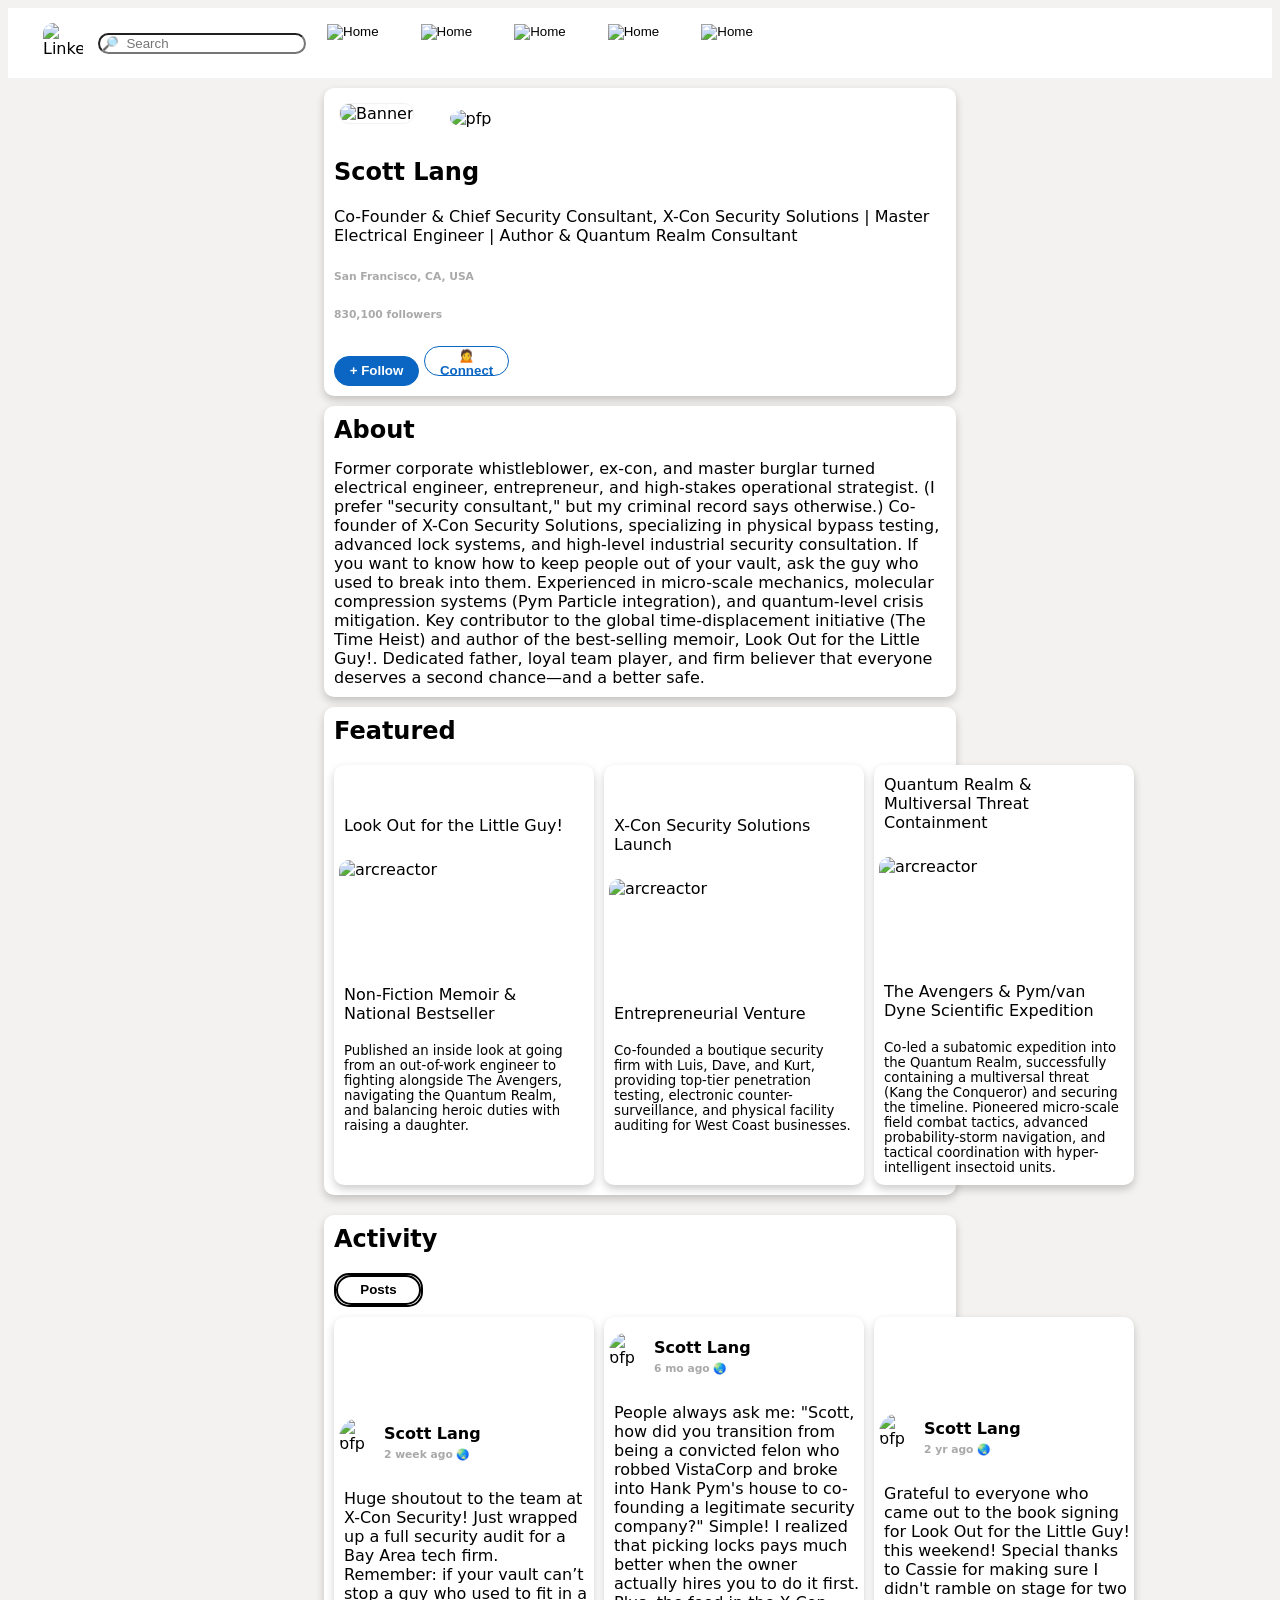
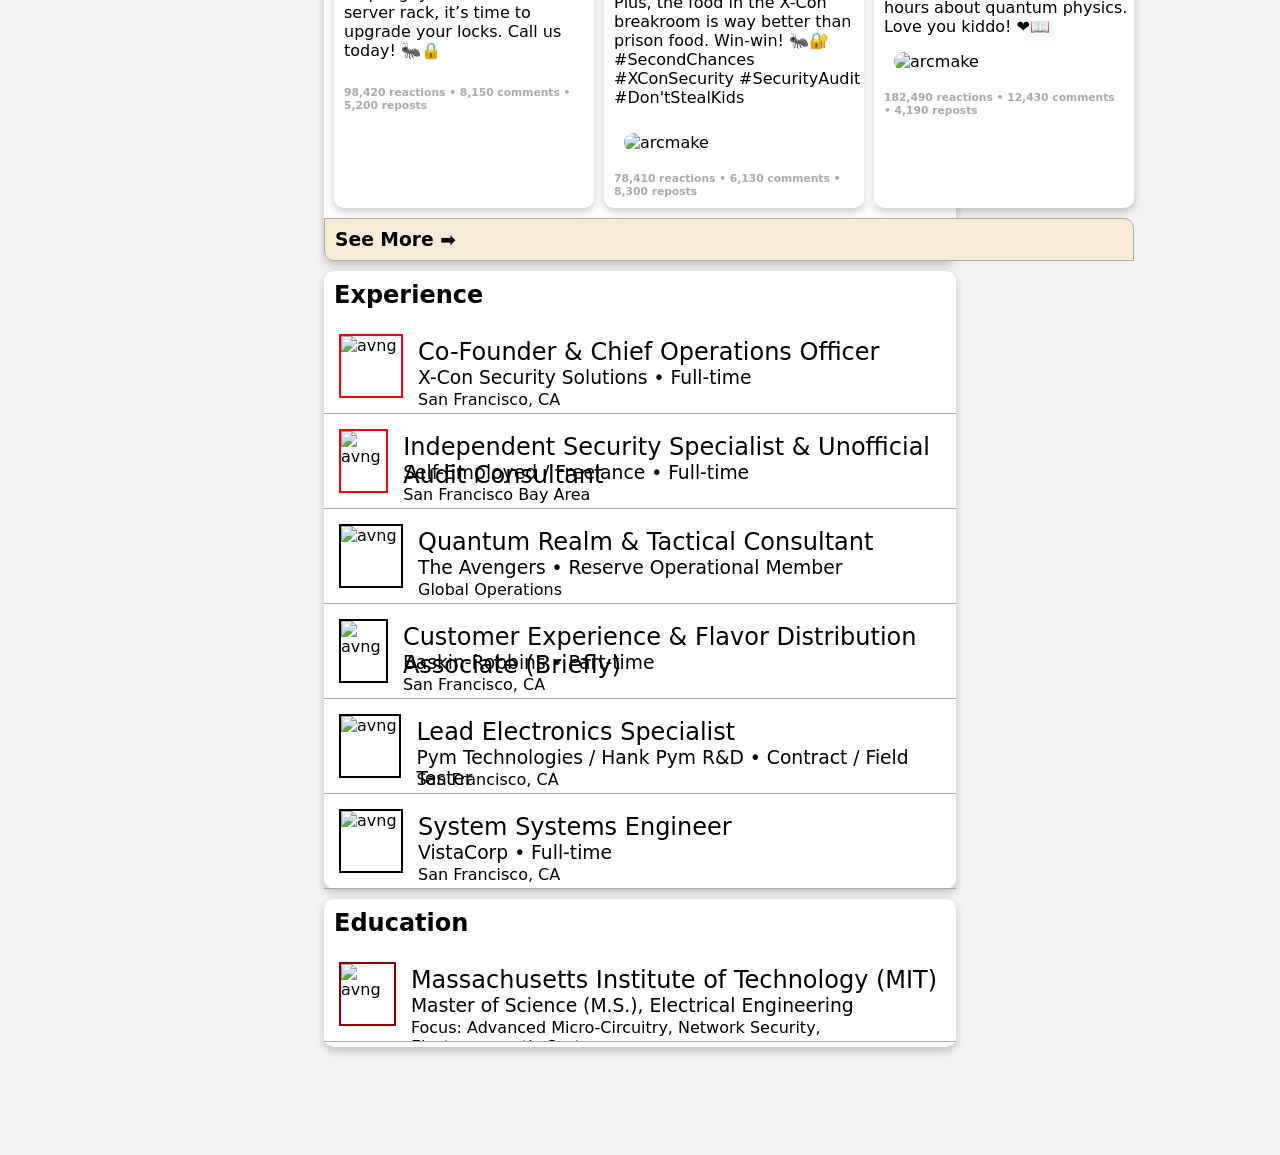
==== antman.html @ 4d80aa3c "Move all project files to root directory" ====
<!DOCTYPE html>
<html lang="en">

<head>
    <meta charset="UTF-8">
    <meta name="viewport" content="width=device-width, initial-scale=1.0">
    <title>Antman Linkedin</title>
    <link rel="stylesheet" href="stylepro.css">
</head>

<body>
    <div class="linked">
        <div class="top-header">
            <div class="logo-container">
                <img src="images/linkedin.png" alt="Linkedin" class="linkedin-icon" style="border-radius: 10px;">
                <input type="text" placeholder="🔎  Search" class="search-bar"
                    style="border-radius: 20px; width: 200px;">
            </div>
            <div class="button-container">
                <button type="button" onclick="window.location.href='https://www.linkedin.com/feed/'"><img
                        src="images/home.png" alt="Home"></button>
                <button type="button" onclick="window.location.href='https://www.linkedin.com/mynetwork/grow/'"><img
                        src="images/net.png" alt="Home"></button>
                <button type="button" onclick="window.location.href='https://www.linkedin.com/jobs/'"><img
                        src="images/job.png" alt="Home"></button>
                <button type="button" onclick="window.location.href='https://www.linkedin.com/messaging/'"><img
                        src="images/messag.png" alt="Home"></button>
                <button type="button"
                    onclick="window.location.href='https://www.linkedin.com/notifications/?filter=all'"><img
                        src="images/notif.png" alt="Home"></button>
            </div>
        </div>
        <div class="about-section">
            <div class="photos">
                <img src="images/antmanbanner.png" alt="Banner" id="bannertony">
                <img src="images/scott.png" alt="pfp" id="pfpstark">
            </div>
            <div class="name">
                <h2>Scott Lang</h2>
                <h4 style="font-weight: 400;">Co-Founder & Chief Security Consultant, X-Con Security Solutions | Master
                    Electrical Engineer | Author & Quantum Realm Consultant</h4>
                <h6>San Francisco, CA, USA</h6>
                <h6>830,100 followers</h6>
                <button type="button" id="follow">+ Follow</button>
                <button type="button" id="connect">🙍 Connect</button>
            </div>
        </div>
        <div class="Description">
            <h2 style="margin: 10px; margin-bottom: 5px;">About</h2>
            <h4 style="font-weight: 400; margin: 10px; margin-bottom: 10px;">Former corporate whistleblower, ex-con, and
                master burglar turned electrical engineer, entrepreneur, and high-stakes operational strategist. (I
                prefer "security consultant," but my criminal record says otherwise.) Co-founder of X-Con Security
                Solutions, specializing in physical bypass testing, advanced lock systems, and high-level industrial
                security consultation.
                If you want to know how to keep people out of your vault, ask the guy who used to break into them.
                Experienced in micro-scale mechanics, molecular compression systems (Pym Particle integration), and
                quantum-level crisis mitigation. Key contributor to the global time-displacement initiative (The Time
                Heist) and author of the best-selling memoir, Look Out for the Little Guy!. Dedicated father, loyal team
                player, and firm believer that everyone deserves a second chance—and a better safe.</h4>
        </div>
        <div class="featured">
            <h2 style="margin: 10px; margin-bottom: 20px;">Featured</h2>
            <div class="links">
                <div class="card 1">
                    <h4 style="font-weight: 400; margin: 10px; margin-bottom: 10px;">Look Out for the Little Guy!</h4>
                    <img src="images/book.png" alt="arcreactor">
                    <h4 style="font-weight: 500; margin: 10px; margin-bottom: 10px;">Non-Fiction Memoir & National
                        Bestseller</h4>
                    <h5 style="font-weight: 400; margin: 10px; margin-bottom: 10px;">
                        Published an inside look at going from an out-of-work engineer to fighting alongside The
                        Avengers, navigating the Quantum Realm, and balancing heroic duties with raising a daughter.
                    </h5>
                </div>
                <div class="card 2">
                    <h4 style="font-weight: 400; margin: 10px; margin-bottom: 10px;">X-Con Security Solutions Launch
                    </h4>
                    <img src="images/xcon.png" alt="arcreactor">
                    <h4 style="font-weight: 500; margin: 10px; margin-bottom: 10px;">Entrepreneurial Venture</h4>
                    <h5 style="font-weight: 400; margin: 10px; margin-bottom: 10px;">
                        Co-founded a boutique security firm with Luis, Dave, and Kurt, providing top-tier penetration
                        testing, electronic counter-surveillance, and physical facility auditing for West Coast
                        businesses.</h5>
                </div>
                <div class="card 3">
                    <h4 style="font-weight: 400; margin: 10px; margin-bottom: 10px;">Quantum Realm & Multiversal Threat
                        Containment</h4>
                    <img src="images/multiverse.png" alt="arcreactor">
                    <h4 style="font-weight: 500; margin: 10px; margin-bottom: 10px;">The Avengers & Pym/van Dyne
                        Scientific Expedition
                    </h4>
                    <h5 style="font-weight: 400; margin: 10px; margin-bottom: 10px;">Co-led a subatomic expedition into
                        the Quantum Realm, successfully containing a multiversal threat (Kang the Conqueror) and
                        securing the timeline. Pioneered micro-scale field combat tactics, advanced probability-storm
                        navigation, and tactical coordination with hyper-intelligent insectoid units.</h5>
                </div>
            </div>
        </div>
        <div class="Activity">
            <h2 style="margin: 10px; margin-bottom: 20px;">Activity</h2>
            <div class="post" style="margin-left: 10px;">
                <button type="button" class="post">Posts</button>
            </div>
            <div class="postcard">
                <div class="card 1">
                    <div class="title">
                        <img src="images/scott.png" alt="pfp"
                            style="width: 40px; height: 40px; border-radius: 50%;">
                        <div style="display: flex;flex-direction: column;">
                            <div style="height: 20px;">
                                <h4>Scott Lang</h4>
                            </div>
                            <div style="height: 20px;">
                                <h6>2 week ago 🌏</h6>
                            </div>
                        </div>
                    </div>
                    <div style="margin-left: 10px;margin-top: 0px;">
                        <p>Huge shoutout to the team at X-Con Security! Just wrapped up a full security audit for a Bay
                            Area tech firm. Remember: if your vault can’t stop a guy who used to fit in a server rack,
                            it’s time to upgrade your locks. Call us today! 🐜🔒</p>

                    </div>
                    <div style="display: flex;flex-direction: row;">
                        <h6 style="margin: 10px;">98,420 reactions • 8,150 comments • 5,200 reposts</h6>
                    </div>
                </div>
                <div class="card 2">
                    <div class="title">
                        <img src="images/scott.png" alt="pfp"
                            style="width: 40px; height: 40px; border-radius: 50%;">
                        <div style="display: flex;flex-direction: column;">
                            <div style="height: 20px;">
                                <h4>Scott Lang</h4>
                            </div>
                            <div style="height: 20px;">
                                <h6>6 mo ago 🌏</h6>
                            </div>
                        </div>
                    </div>
                    <div style="margin-left: 10px;margin-top: 0px;">
                        <p>People always ask me: "Scott, how did you transition from being a convicted felon who robbed
                            VistaCorp and broke into Hank Pym's house to co-founding a legitimate security company?"
                            Simple! I realized that picking locks pays much better when the owner actually hires you to
                            do it first.

                            Plus, the food in the X-Con breakroom is way better than prison food. Win-win! 🐜🔐
                            #SecondChances #XConSecurity #SecurityAudit #Don'tStealKids</p>
                        <img src="images/act1sct.png" alt="arcmake" style="margin: 10px;">
                    </div>
                    <div style="display: flex;flex-direction: row;">
                        <h6 style="margin: 10px;">78,410 reactions • 6,130 comments • 8,300 reposts</h6>
                    </div>
                </div>
                <div class="card 3">
                    <div class="title">
                        <img src="images/scott.png" alt="pfp"
                            style="width: 40px; height: 40px; border-radius: 50%;">
                        <div style="display: flex;flex-direction: column;">
                            <div style="height: 20px;">
                                <h4>Scott Lang</h4>
                            </div>
                            <div style="height: 20px;">
                                <h6>2 yr ago 🌏</h6>
                            </div>
                        </div>
                    </div>
                    <div style="margin-left: 10px;margin-top: 0px;">
                        <p>Grateful to everyone who came out to the book signing for Look Out for the Little Guy! this
                            weekend! Special thanks to Cassie for making sure I didn't ramble on stage for two hours
                            about quantum physics. Love you kiddo! ❤️📖</p>
                        <img src="images/book.png" alt="arcmake"
                            style="margin: 10px;margin-top: 0px;height: 166px; width: auto;">
                    </div>
                    <div style="display: flex;flex-direction: row;">
                        <h6 style="margin: 10px;">182,490 reactions • 12,430 comments • 4,190 reposts</h6>
                    </div>
                </div>
            </div>
            <div
                style="border: 1px solid darkgray;border-bottom-left-radius: 10px;border-top-right-radius: 10px;background-color: antiquewhite;">
                <h3 style="margin: 10px;">See More ➡</h3>
            </div>
        </div>
        <div class="experience">
            <h2 style="margin: 10px;">Experience</h2>
            <div class="experiences 1">
                <img src="images/xcon.png" alt="avng" style="border: 2px solid red; height: 60px;width: 60px;">
                <div style="display: flex;flex-direction: column;height: 60px;">
                    <div style="height: 30px;">
                        <h2 style="font-weight: 500;">Co-Founder & Chief Operations Officer</h2>
                    </div>
                    <div style="height: 20px;">
                        <h3 style="font-weight: 400;">X-Con Security Solutions • Full-time</h3>
                    </div>
                    <div style="height: 10px;">
                        <h4 style="font-weight: 300;">San Francisco, CA</h4>
                    </div>
                </div>
            </div>
            <div class="experiences 3">
                <img src="images/homeless.png" alt="avng" style="border: 2px solid red; height: 60px;width: 60px;">
                <div style="display: flex;flex-direction: column;height: 60px;">
                    <div style="height: 30px;">
                        <h2 style="font-weight: 500;">Independent Security Specialist & Unofficial Audit Consultant</h2>
                    </div>
                    <div style="height: 20px;">
                        <h3 style="font-weight: 400;">Self-Employed / Freelance • Full-time</h3>
                    </div>
                    <div style="height: 10px;">
                        <h4 style="font-weight: 300;">San Francisco Bay Area</h4>
                    </div>
                </div>
            </div>
            <div class="experiences 2">
                <img src="images/avng.png" alt="avng" style="border: 2px solid black; height: 60px;width: 60px;">
                <div style="display: flex;flex-direction: column;height: 60px;">
                    <div style="height: 30px;">
                        <h2 style="font-weight: 500;">Quantum Realm & Tactical Consultant</h2>
                    </div>
                    <div style="height: 20px;">
                        <h3 style="font-weight: 400;">
                            The Avengers • Reserve Operational Member</h3>
                    </div>
                    <div style="height: 10px;">
                        <h4 style="font-weight: 300;">Global Operations</h4>
                    </div>
                </div>
            </div>
            <div class="experiences 4">
                <img src="images/br.png" alt="avng" style="border: 2px solid black; height: 60px;width: 60px;">
                <div style="display: flex;flex-direction: column;height: 60px;">
                    <div style="height: 30px;">
                        <h2 style="font-weight: 500;">Customer Experience & Flavor Distribution Associate (Briefly)</h2>
                    </div>
                    <div style="height: 20px;">
                        <h3 style="font-weight: 400;">
                            Baskin-Robbins • Part-time</h3>
                    </div>
                    <div style="height: 10px;">
                        <h4 style="font-weight: 300;">San Francisco, CA</h4>
                    </div>
                </div>
            </div>
            <div class="experiences 5">
                <img src="images/PYM.png" alt="avng" style="border: 2px solid black; height: 60px;width: 60px;">
                <div style="display: flex;flex-direction: column;height: 60px;">
                    <div style="height: 30px;">
                        <h2 style="font-weight: 500;">Lead Electronics Specialist</h2>
                    </div>
                    <div style="height: 20px;">
                        <h3 style="font-weight: 400;">
                            Pym Technologies / Hank Pym R&D • Contract / Field Tester</h3>
                    </div>
                    <div style="height: 10px;">
                        <h4 style="font-weight: 300;">San Francisco, CA</h4>
                    </div>
                </div>
            </div>
            <div class="experiences 6">
                <img src="images/vistacorp.png" alt="avng" style="border: 2px solid black; height: 60px;width: 60px;">
                <div style="display: flex;flex-direction: column;height: 60px;">
                    <div style="height: 30px;">
                        <h2 style="font-weight: 500;">System Systems Engineer</h2>
                    </div>
                    <div style="height: 20px;">
                        <h3 style="font-weight: 400;">
                            VistaCorp • Full-time</h3>
                    </div>
                    <div style="height: 10px;">
                        <h4 style="font-weight: 300;">San Francisco, CA</h4>
                    </div>
                </div>
            </div>
        </div>
        <div class="education">
            <h2 style="margin: 10px;">Education</h2>
            <div class="educate 1">
                <img src="images/mit.png" alt="avng" style="border: 2px solid darkred; height: 60px;width: 60px;">
                <div style="display: flex;flex-direction: column;height: 60px;">
                    <div style="height: 30px;">
                        <h2 style="font-weight: 500;">Massachusetts Institute of Technology (MIT)</h2>
                    </div>
                    <div style="height: 20px;">
                        <h3 style="font-weight: 400;">Master of Science (M.S.), Electrical Engineering
                        </h3>
                    </div>
                    <div style="height: 10px;">
                        <h4 style="font-weight: 300;">Focus: Advanced Micro-Circuitry, Network Security, Electromagnetic
                            Systems</h4>
                    </div>
                </div>
            </div>
        </div>
</body>

</html>
---- stylepro.css ----
body {
    background-color: #F3F2F0;
}

.linked {
    display: flex;
    flex-direction: column;
    align-items: center;
    font-family: -apple-system, system-ui, BlinkMacSystemFont, "Segoe UI", Roboto, "Helvetica Neue", Arial, sans-serif;
}

.top-header {
    display: flex;
    justify-content: flex-start;
    align-items: flex-start;
    background-color: #FFFFFF;
    width: 100%;
    height: auto;
}

.logo-container {
    display: flex;
    justify-content: center;
    align-items: center;
    margin-left: 20px;
}

img {
    width: 40px;
    height: 40px;
    margin: 15px;
    box-shadow: none;
}

button {
    background-color: transparent;
    border: none;
    cursor: pointer;
}

.button-container {
    display: flex;
    justify-content: space-around;
    align-items: center;
    margin-right: 20px;

    img {
        width: 50px;
        height: 50px;
        box-shadow: none;
    }
}

.about-section {
    display: flex;
    background-color: #FFFFFF;
    flex-wrap: wrap;
    box-shadow: 0 4px 8px rgba(0, 0, 0, 0.2);

    margin-bottom: 10px;
    margin-top: 10px;
    width: 50%;
    height: auto;
    border-radius: 10px;
}

.photos {
    #bannertony {
        width: 820px;
        height: 200px;
        border-radius: 10px;
        border: 1px solid #F3F2F0;
        margin-bottom: 0%;
        overflow: scroll;
    }

    #pfpstark {
        width: 160px;
        height: 160px;
        border-radius: 50%;
        margin-top: 0%;
        margin-bottom: 10px;
    }
}

.name {
    margin-left: 10px;
    margin-top: 0%;

    button {
        border-radius: 15px;
        margin-bottom: 10px;
        width: 85px;
        height: 30px;
        font-weight: 600;
    }

    #follow {
        background-color: #0A66C2;
        color: white;

        border: 1px solid #0A66C2;
    }

    #connect {
        background-color: white;
        color: #0A66C2;
        border: 1px solid #0A66C2;
    }
}

h6 {
    color: darkgrey;
}

.Description {
    display: flex;
    background-color: #FFFFFF;
    flex-wrap: wrap;
    box-shadow: 0 4px 8px rgba(0, 0, 0, 0.2);

    width: 50%;
    height: auto;
    border-radius: 10px;
}

.featured {
    display: flex;
    flex-direction: column;
    background-color: #FFFFFF;
    flex-wrap: wrap;
    box-shadow: 0 4px 8px rgba(0, 0, 0, 0.2);

    margin-bottom: 10px;
    margin-top: 10px;
    width: 50%;
    height: auto;
    border-radius: 10px;
}

.links {
    display: flex;
    flex-direction: row;
    justify-content: center;
}

.card {
    display: flex;
    justify-content: center;
    flex-direction: row;
    background-color: #FFFFFF;
    flex-wrap: wrap;
    box-shadow: 0 4px 8px rgba(0, 0, 0, 0.2);
    margin-left: 10px;
    width: 260px;
    border-radius: 10px;

    img {
        width: 250px;
        height: 100px;
        margin-left: 5px;
        margin-right: 5px;
        border-radius: 10px;
    }

    margin-bottom: 10px;
}

.Activity {
    display: flex;
    background-color: #FFFFFF;
    flex-flow: column wrap;
    box-shadow: 0 4px 8px rgba(0, 0, 0, 0.2);
    
    margin-bottom: 10px;
    margin-top: 10px;
    width: 50%;
    height: auto;
    border-radius: 10px;

    .post {
        background-color: white;
        border-radius: 15px;
        margin-bottom: 10px;
        width: 85px;
        height: 30px;
        font-weight: 600;
        border: 2px solid black;
    }

    .post :hover {
        background-color: darkgreen;
        border: 4px solid yellowgreen;
        color: gold;
    }
}

.postcard {
    display: flex;
    flex-direction: row;
    justify-content: center;
}

.card {
    display: flex;
    flex-direction: column;
    background-color: #FFFFFF;
    flex-wrap: wrap;
    box-shadow: 0 4px 8px rgba(0, 0, 0, 0.2);
    margin-left: 10px;
    width: 260px;
    border-radius: 10px;
    margin-bottom: 10px;
    overflow: scroll;
}

.title {
    display: flex;
    flex-direction: row;
    border-radius: 20px;
    box-shadow: 1px black;
}

.experience {
    display: flex;
    background-color: #FFFFFF;
    flex-direction: column;
    flex-wrap: wrap;
    box-shadow: 0 4px 8px rgba(0, 0, 0, 0.2);

    width: 50%;
    height: auto;
    border-radius: 10px;
}

.experiences {
    display: flex;
    flex-direction: row;
    border-bottom: 1px solid darkgrey;
    
}

.education {
    display: flex;
    background-color: #FFFFFF;
    flex-direction: column;
    flex-wrap: wrap;
    box-shadow: 0 4px 8px rgba(0, 0, 0, 0.2);

    width: 50%;
    height: auto;
    border-radius: 10px;
    margin-top: 10px;
    margin-bottom: 100px;
}

.educate {
    display: flex;
    flex-direction: row;
    border-bottom: 1px solid darkgrey;
    overflow: auto;
    margin-bottom: 5px;
}
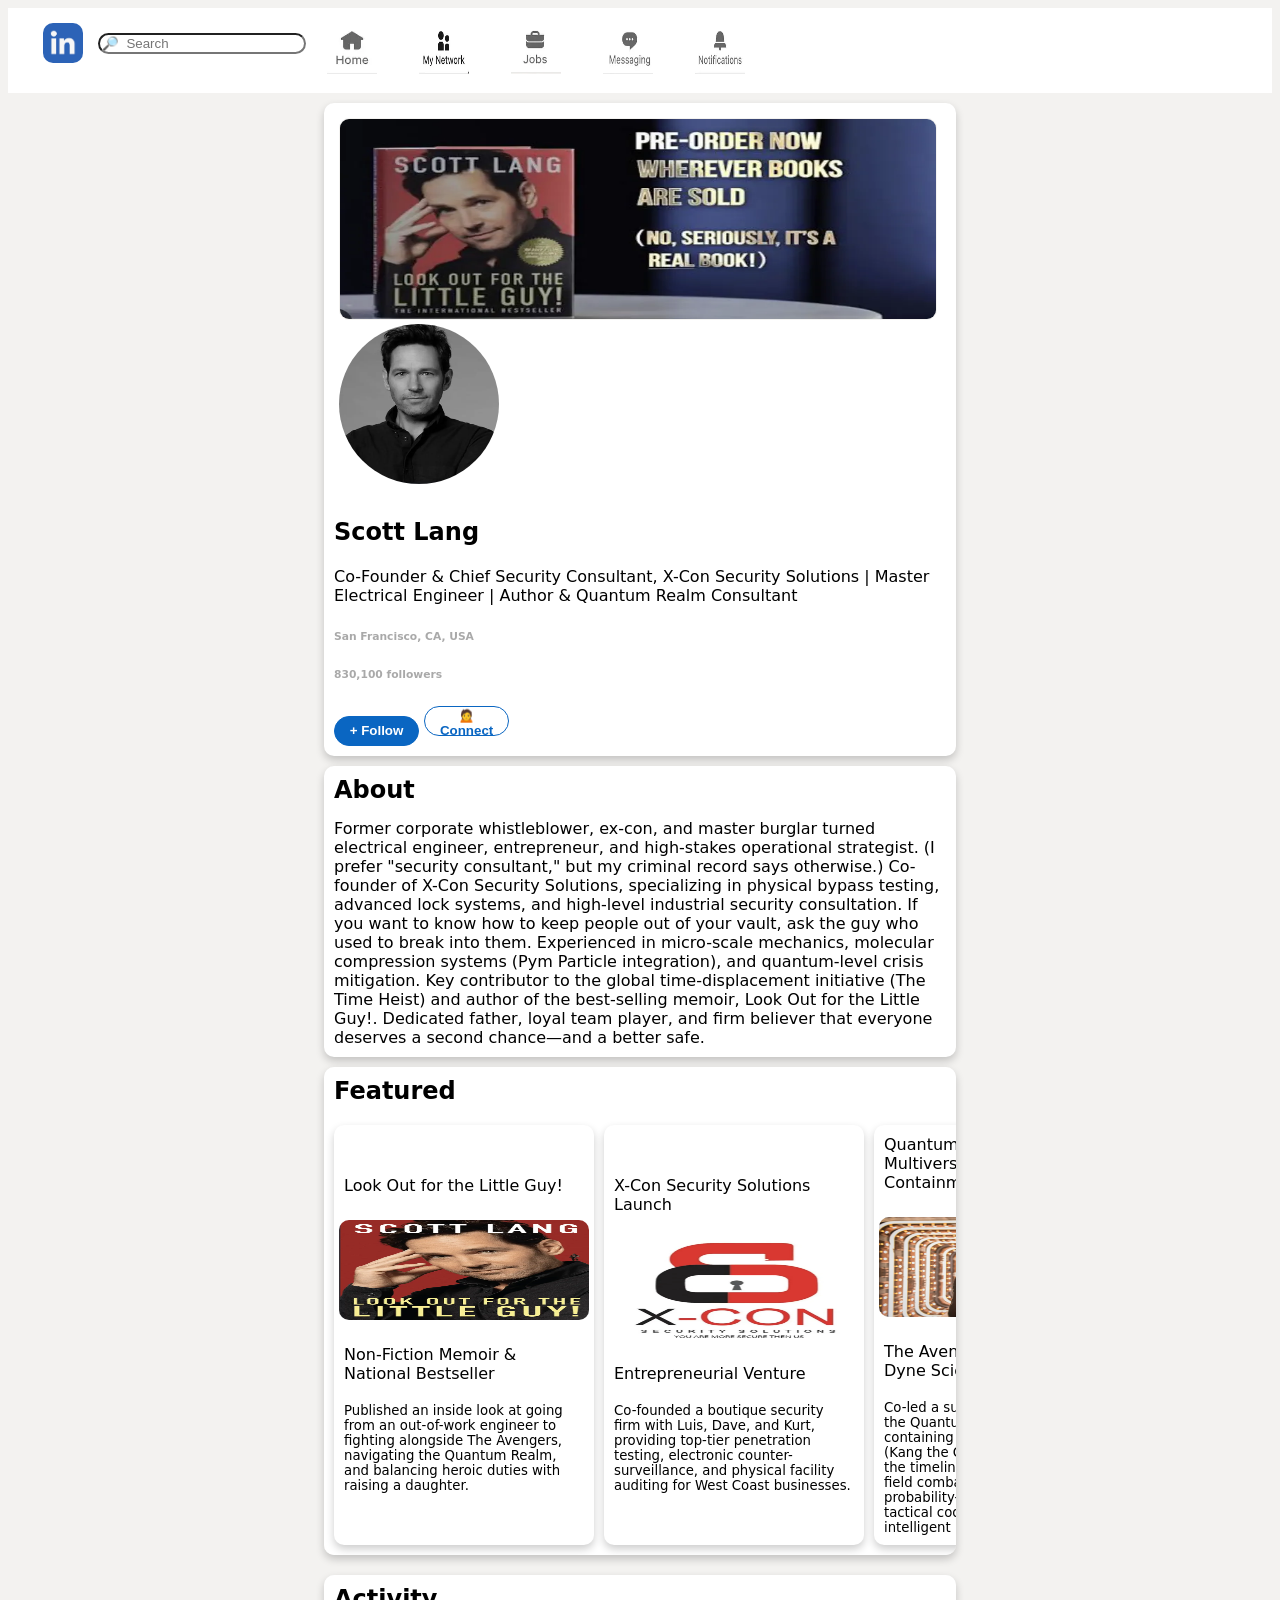
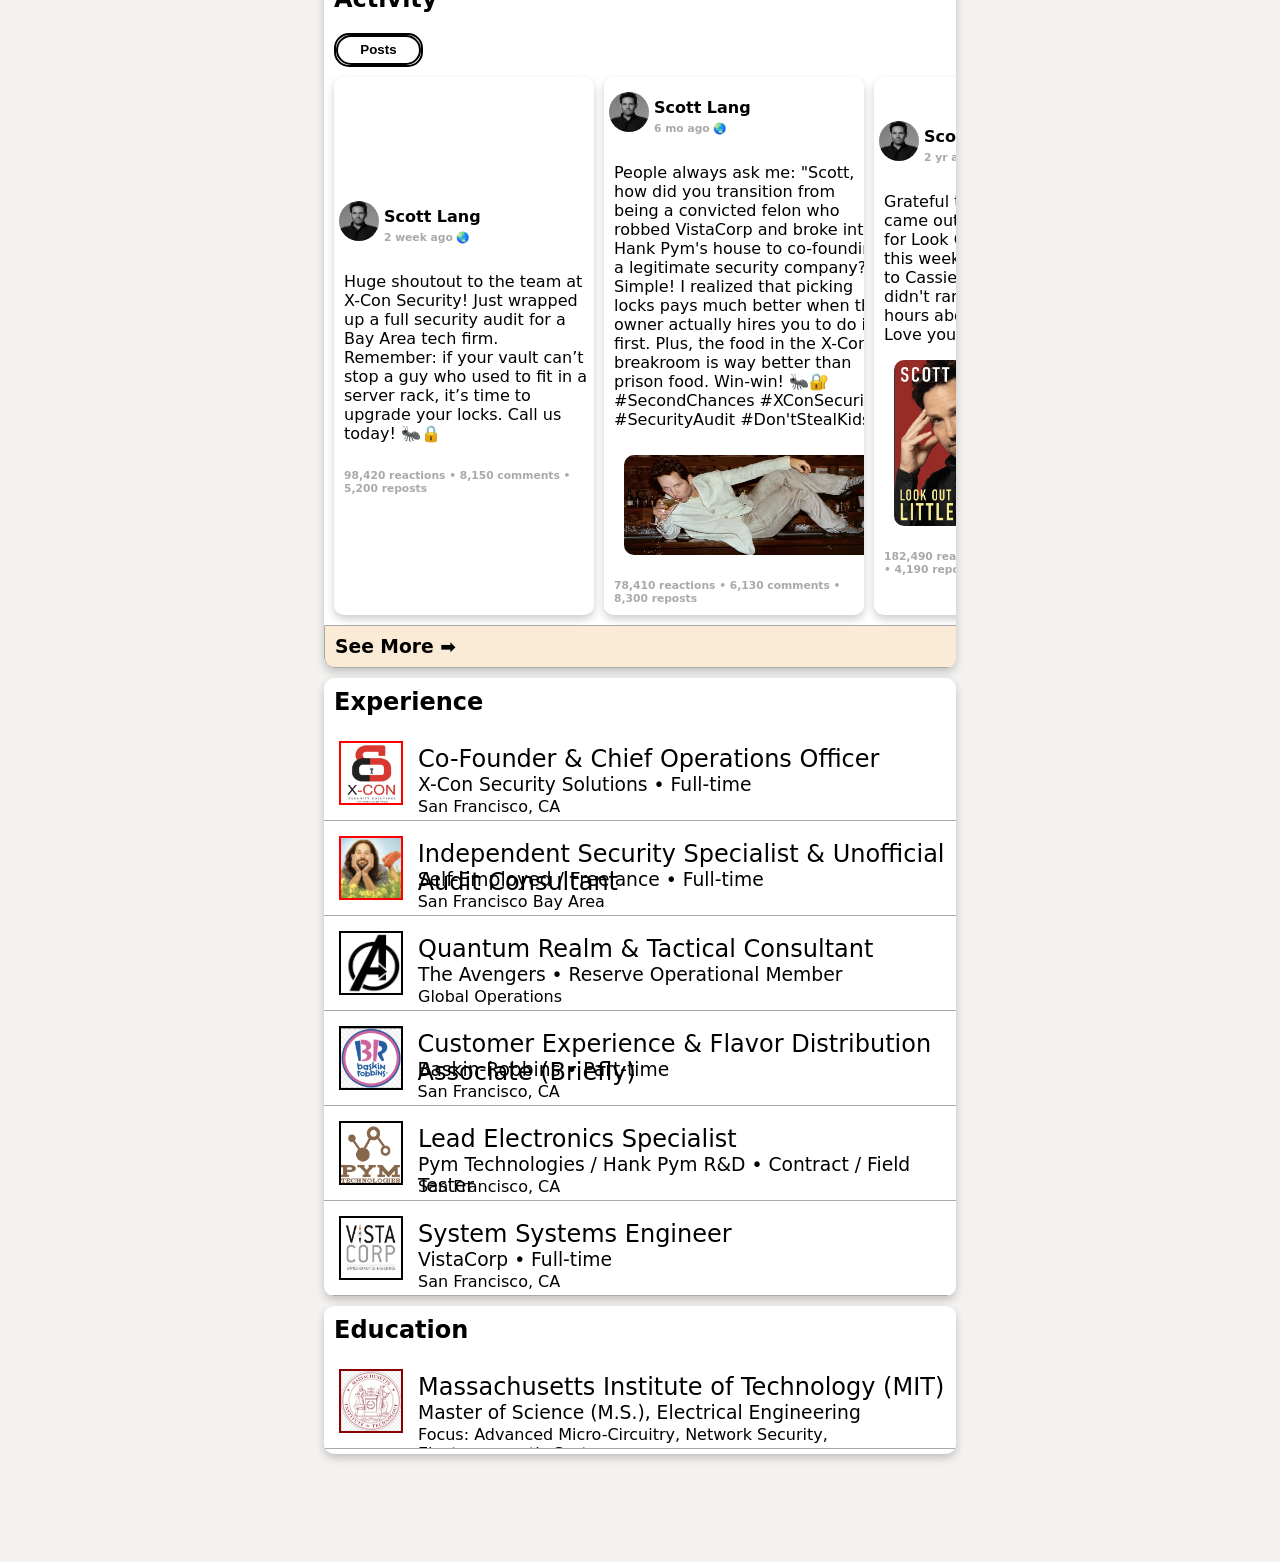
==== commit 4a21950c: "Replace PNG files with compressed WebP images" ====
--- a/antman.html
+++ b/antman.html
@@ -12,28 +12,28 @@
     <div class="linked">
         <div class="top-header">
             <div class="logo-container">
-                <img src="images/linkedin.png" alt="Linkedin" class="linkedin-icon" style="border-radius: 10px;">
+                <img src="images/linkedin.webp" alt="Linkedin" class="linkedin-icon" style="border-radius: 10px;">
                 <input type="text" placeholder="🔎  Search" class="search-bar"
                     style="border-radius: 20px; width: 200px;">
             </div>
             <div class="button-container">
                 <button type="button" onclick="window.location.href='https://www.linkedin.com/feed/'"><img
-                        src="images/home.png" alt="Home"></button>
+                        src="images/home.webp" alt="Home"></button>
                 <button type="button" onclick="window.location.href='https://www.linkedin.com/mynetwork/grow/'"><img
-                        src="images/net.png" alt="Home"></button>
+                        src="images/net.webp" alt="Home"></button>
                 <button type="button" onclick="window.location.href='https://www.linkedin.com/jobs/'"><img
-                        src="images/job.png" alt="Home"></button>
+                        src="images/job.webp" alt="Home"></button>
                 <button type="button" onclick="window.location.href='https://www.linkedin.com/messaging/'"><img
-                        src="images/messag.png" alt="Home"></button>
+                        src="images/messag.webp" alt="Home"></button>
                 <button type="button"
                     onclick="window.location.href='https://www.linkedin.com/notifications/?filter=all'"><img
-                        src="images/notif.png" alt="Home"></button>
+                        src="images/notif.webp" alt="Home"></button>
             </div>
         </div>
         <div class="about-section">
             <div class="photos">
-                <img src="images/antmanbanner.png" alt="Banner" id="bannertony">
-                <img src="images/scott.png" alt="pfp" id="pfpstark">
+                <img src="images/antmanbanner.webp" alt="Banner" id="bannertony">
+                <img src="images/scott.webp" alt="pfp" id="pfpstark">
             </div>
             <div class="name">
                 <h2>Scott Lang</h2>
@@ -63,7 +63,7 @@
             <div class="links">
                 <div class="card 1">
                     <h4 style="font-weight: 400; margin: 10px; margin-bottom: 10px;">Look Out for the Little Guy!</h4>
-                    <img src="images/book.png" alt="arcreactor">
+                    <img src="images/book.webp" alt="arcreactor">
                     <h4 style="font-weight: 500; margin: 10px; margin-bottom: 10px;">Non-Fiction Memoir & National
                         Bestseller</h4>
                     <h5 style="font-weight: 400; margin: 10px; margin-bottom: 10px;">
@@ -74,7 +74,7 @@
                 <div class="card 2">
                     <h4 style="font-weight: 400; margin: 10px; margin-bottom: 10px;">X-Con Security Solutions Launch
                     </h4>
-                    <img src="images/xcon.png" alt="arcreactor">
+                    <img src="images/xcon.webp" alt="arcreactor">
                     <h4 style="font-weight: 500; margin: 10px; margin-bottom: 10px;">Entrepreneurial Venture</h4>
                     <h5 style="font-weight: 400; margin: 10px; margin-bottom: 10px;">
                         Co-founded a boutique security firm with Luis, Dave, and Kurt, providing top-tier penetration
@@ -84,7 +84,7 @@
                 <div class="card 3">
                     <h4 style="font-weight: 400; margin: 10px; margin-bottom: 10px;">Quantum Realm & Multiversal Threat
                         Containment</h4>
-                    <img src="images/multiverse.png" alt="arcreactor">
+                    <img src="images/multiverse.webp" alt="arcreactor">
                     <h4 style="font-weight: 500; margin: 10px; margin-bottom: 10px;">The Avengers & Pym/van Dyne
                         Scientific Expedition
                     </h4>
@@ -103,7 +103,7 @@
             <div class="postcard">
                 <div class="card 1">
                     <div class="title">
-                        <img src="images/scott.png" alt="pfp"
+                        <img src="images/scott.webp" alt="pfp"
                             style="width: 40px; height: 40px; border-radius: 50%;">
                         <div style="display: flex;flex-direction: column;">
                             <div style="height: 20px;">
@@ -126,7 +126,7 @@
                 </div>
                 <div class="card 2">
                     <div class="title">
-                        <img src="images/scott.png" alt="pfp"
+                        <img src="images/scott.webp" alt="pfp"
                             style="width: 40px; height: 40px; border-radius: 50%;">
                         <div style="display: flex;flex-direction: column;">
                             <div style="height: 20px;">
@@ -145,7 +145,7 @@
 
                             Plus, the food in the X-Con breakroom is way better than prison food. Win-win! 🐜🔐
                             #SecondChances #XConSecurity #SecurityAudit #Don'tStealKids</p>
-                        <img src="images/act1sct.png" alt="arcmake" style="margin: 10px;">
+                        <img src="images/act1sct.webp" alt="arcmake" style="margin: 10px;">
                     </div>
                     <div style="display: flex;flex-direction: row;">
                         <h6 style="margin: 10px;">78,410 reactions • 6,130 comments • 8,300 reposts</h6>
@@ -153,7 +153,7 @@
                 </div>
                 <div class="card 3">
                     <div class="title">
-                        <img src="images/scott.png" alt="pfp"
+                        <img src="images/scott.webp" alt="pfp"
                             style="width: 40px; height: 40px; border-radius: 50%;">
                         <div style="display: flex;flex-direction: column;">
                             <div style="height: 20px;">
@@ -168,7 +168,7 @@
                         <p>Grateful to everyone who came out to the book signing for Look Out for the Little Guy! this
                             weekend! Special thanks to Cassie for making sure I didn't ramble on stage for two hours
                             about quantum physics. Love you kiddo! ❤️📖</p>
-                        <img src="images/book.png" alt="arcmake"
+                        <img src="images/book.webp" alt="arcmake"
                             style="margin: 10px;margin-top: 0px;height: 166px; width: auto;">
                     </div>
                     <div style="display: flex;flex-direction: row;">
@@ -184,7 +184,7 @@
         <div class="experience">
             <h2 style="margin: 10px;">Experience</h2>
             <div class="experiences 1">
-                <img src="images/xcon.png" alt="avng" style="border: 2px solid red; height: 60px;width: 60px;">
+                <img src="images/xcon.webp" alt="avng" style="border: 2px solid red; height: 60px;width: 60px;">
                 <div style="display: flex;flex-direction: column;height: 60px;">
                     <div style="height: 30px;">
                         <h2 style="font-weight: 500;">Co-Founder & Chief Operations Officer</h2>
@@ -198,7 +198,7 @@
                 </div>
             </div>
             <div class="experiences 3">
-                <img src="images/homeless.png" alt="avng" style="border: 2px solid red; height: 60px;width: 60px;">
+                <img src="images/homeless.webp" alt="avng" style="border: 2px solid red; height: 60px;width: 60px;">
                 <div style="display: flex;flex-direction: column;height: 60px;">
                     <div style="height: 30px;">
                         <h2 style="font-weight: 500;">Independent Security Specialist & Unofficial Audit Consultant</h2>
@@ -212,7 +212,7 @@
                 </div>
             </div>
             <div class="experiences 2">
-                <img src="images/avng.png" alt="avng" style="border: 2px solid black; height: 60px;width: 60px;">
+                <img src="images/avng.webp" alt="avng" style="border: 2px solid black; height: 60px;width: 60px;">
                 <div style="display: flex;flex-direction: column;height: 60px;">
                     <div style="height: 30px;">
                         <h2 style="font-weight: 500;">Quantum Realm & Tactical Consultant</h2>
@@ -227,7 +227,7 @@
                 </div>
             </div>
             <div class="experiences 4">
-                <img src="images/br.png" alt="avng" style="border: 2px solid black; height: 60px;width: 60px;">
+                <img src="images/br.webp" alt="avng" style="border: 2px solid black; height: 60px;width: 60px;">
                 <div style="display: flex;flex-direction: column;height: 60px;">
                     <div style="height: 30px;">
                         <h2 style="font-weight: 500;">Customer Experience & Flavor Distribution Associate (Briefly)</h2>
@@ -242,7 +242,7 @@
                 </div>
             </div>
             <div class="experiences 5">
-                <img src="images/PYM.png" alt="avng" style="border: 2px solid black; height: 60px;width: 60px;">
+                <img src="images/PYM.webp" alt="avng" style="border: 2px solid black; height: 60px;width: 60px;">
                 <div style="display: flex;flex-direction: column;height: 60px;">
                     <div style="height: 30px;">
                         <h2 style="font-weight: 500;">Lead Electronics Specialist</h2>
@@ -257,7 +257,7 @@
                 </div>
             </div>
             <div class="experiences 6">
-                <img src="images/vistacorp.png" alt="avng" style="border: 2px solid black; height: 60px;width: 60px;">
+                <img src="images/vistacorp.webp" alt="avng" style="border: 2px solid black; height: 60px;width: 60px;">
                 <div style="display: flex;flex-direction: column;height: 60px;">
                     <div style="height: 30px;">
                         <h2 style="font-weight: 500;">System Systems Engineer</h2>
@@ -275,7 +275,7 @@
         <div class="education">
             <h2 style="margin: 10px;">Education</h2>
             <div class="educate 1">
-                <img src="images/mit.png" alt="avng" style="border: 2px solid darkred; height: 60px;width: 60px;">
+                <img src="images/mit.webp" alt="avng" style="border: 2px solid darkred; height: 60px;width: 60px;">
                 <div style="display: flex;flex-direction: column;height: 60px;">
                     <div style="height: 30px;">
                         <h2 style="font-weight: 500;">Massachusetts Institute of Technology (MIT)</h2>
--- a/stylepro.css
+++ b/stylepro.css
@@ -66,7 +66,7 @@
 
 .photos {
     #bannertony {
-        width: 820px;
+        width: 100%;
         height: 200px;
         border-radius: 10px;
         border: 1px solid #F3F2F0;
@@ -118,7 +118,7 @@
     background-color: #FFFFFF;
     flex-wrap: wrap;
     box-shadow: 0 4px 8px rgba(0, 0, 0, 0.2);
-
+    overflow: scroll;
     width: 50%;
     height: auto;
     border-radius: 10px;
@@ -130,7 +130,7 @@
     background-color: #FFFFFF;
     flex-wrap: wrap;
     box-shadow: 0 4px 8px rgba(0, 0, 0, 0.2);
-
+    overflow: scroll;
     margin-bottom: 10px;
     margin-top: 10px;
     width: 50%;
@@ -171,7 +171,7 @@
     background-color: #FFFFFF;
     flex-flow: column wrap;
     box-shadow: 0 4px 8px rgba(0, 0, 0, 0.2);
-    
+    overflow: scroll;
     margin-bottom: 10px;
     margin-top: 10px;
     width: 50%;
@@ -227,7 +227,7 @@
     flex-direction: column;
     flex-wrap: wrap;
     box-shadow: 0 4px 8px rgba(0, 0, 0, 0.2);
-
+    overflow: scroll;
     width: 50%;
     height: auto;
     border-radius: 10px;
@@ -246,7 +246,7 @@
     flex-direction: column;
     flex-wrap: wrap;
     box-shadow: 0 4px 8px rgba(0, 0, 0, 0.2);
-
+    overflow: scroll;
     width: 50%;
     height: auto;
     border-radius: 10px;
@@ -260,4 +260,4 @@
     border-bottom: 1px solid darkgrey;
     overflow: auto;
     margin-bottom: 5px;
-}+}
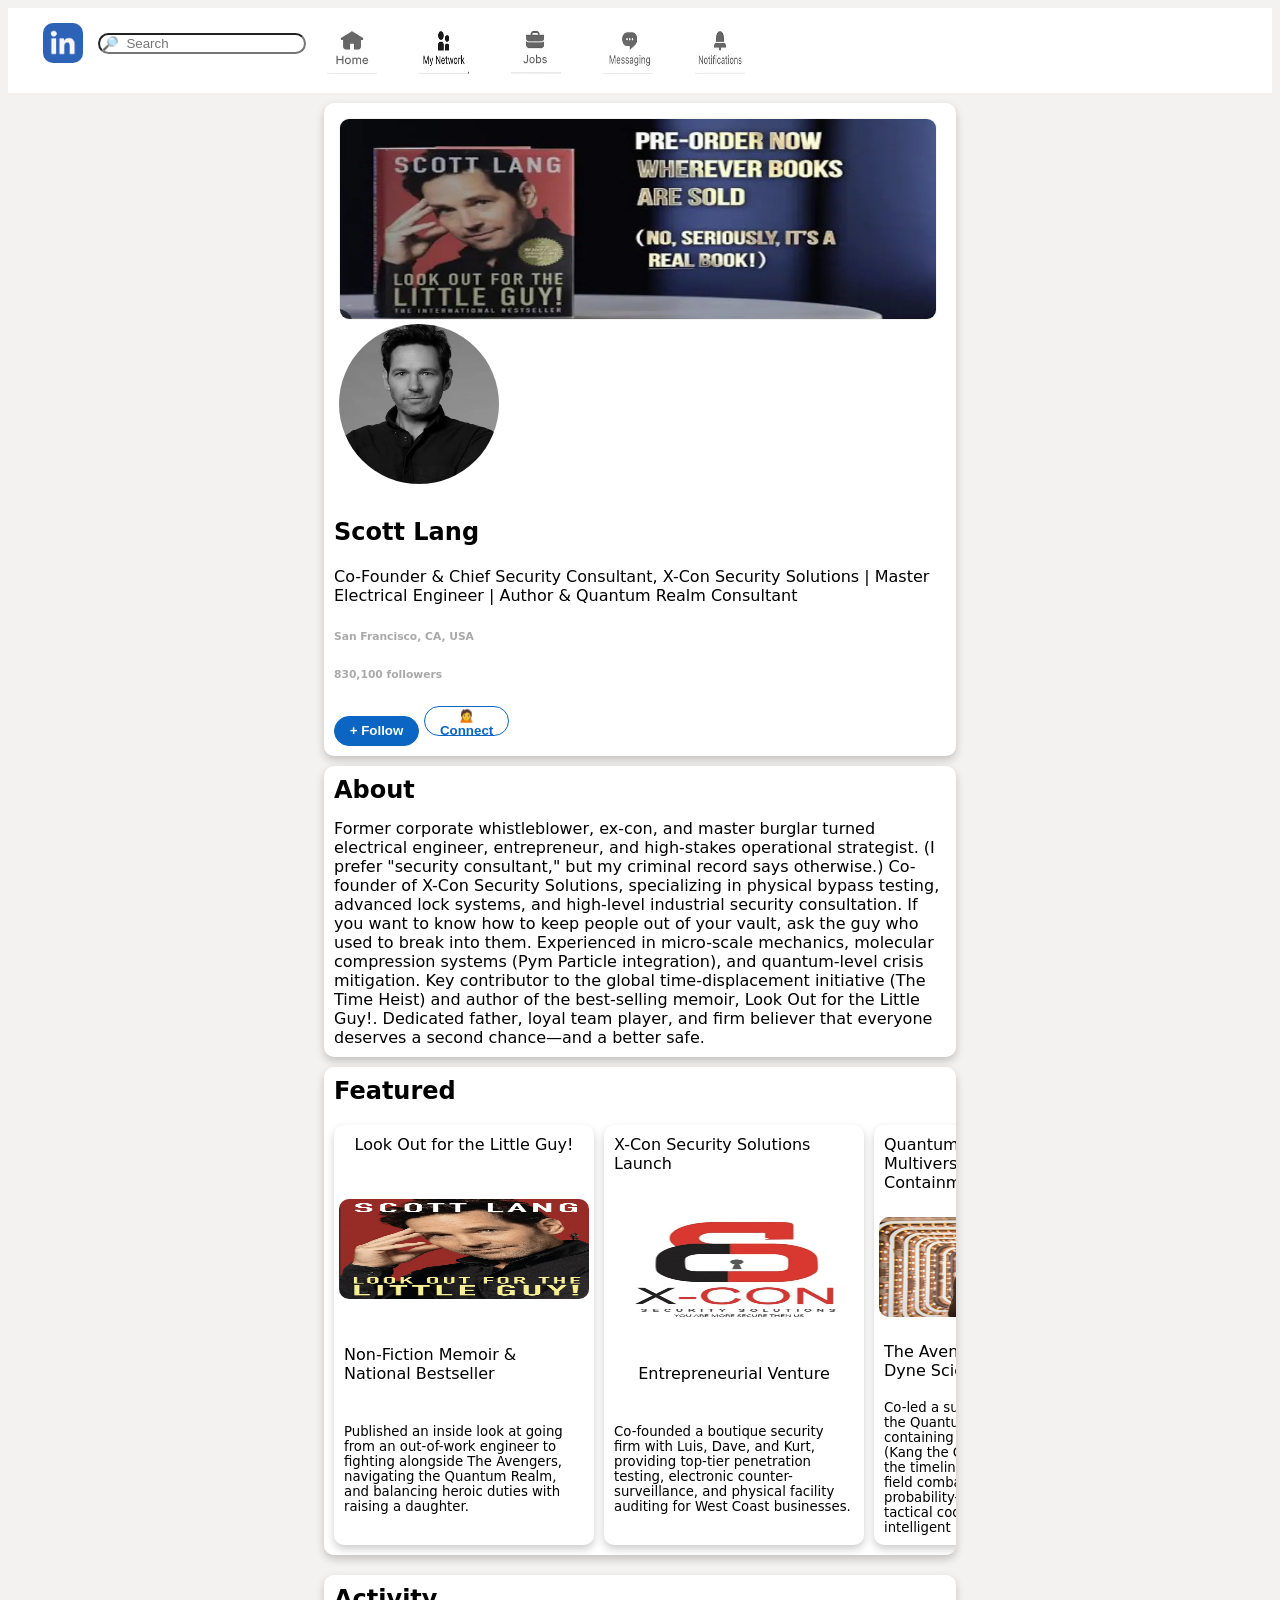
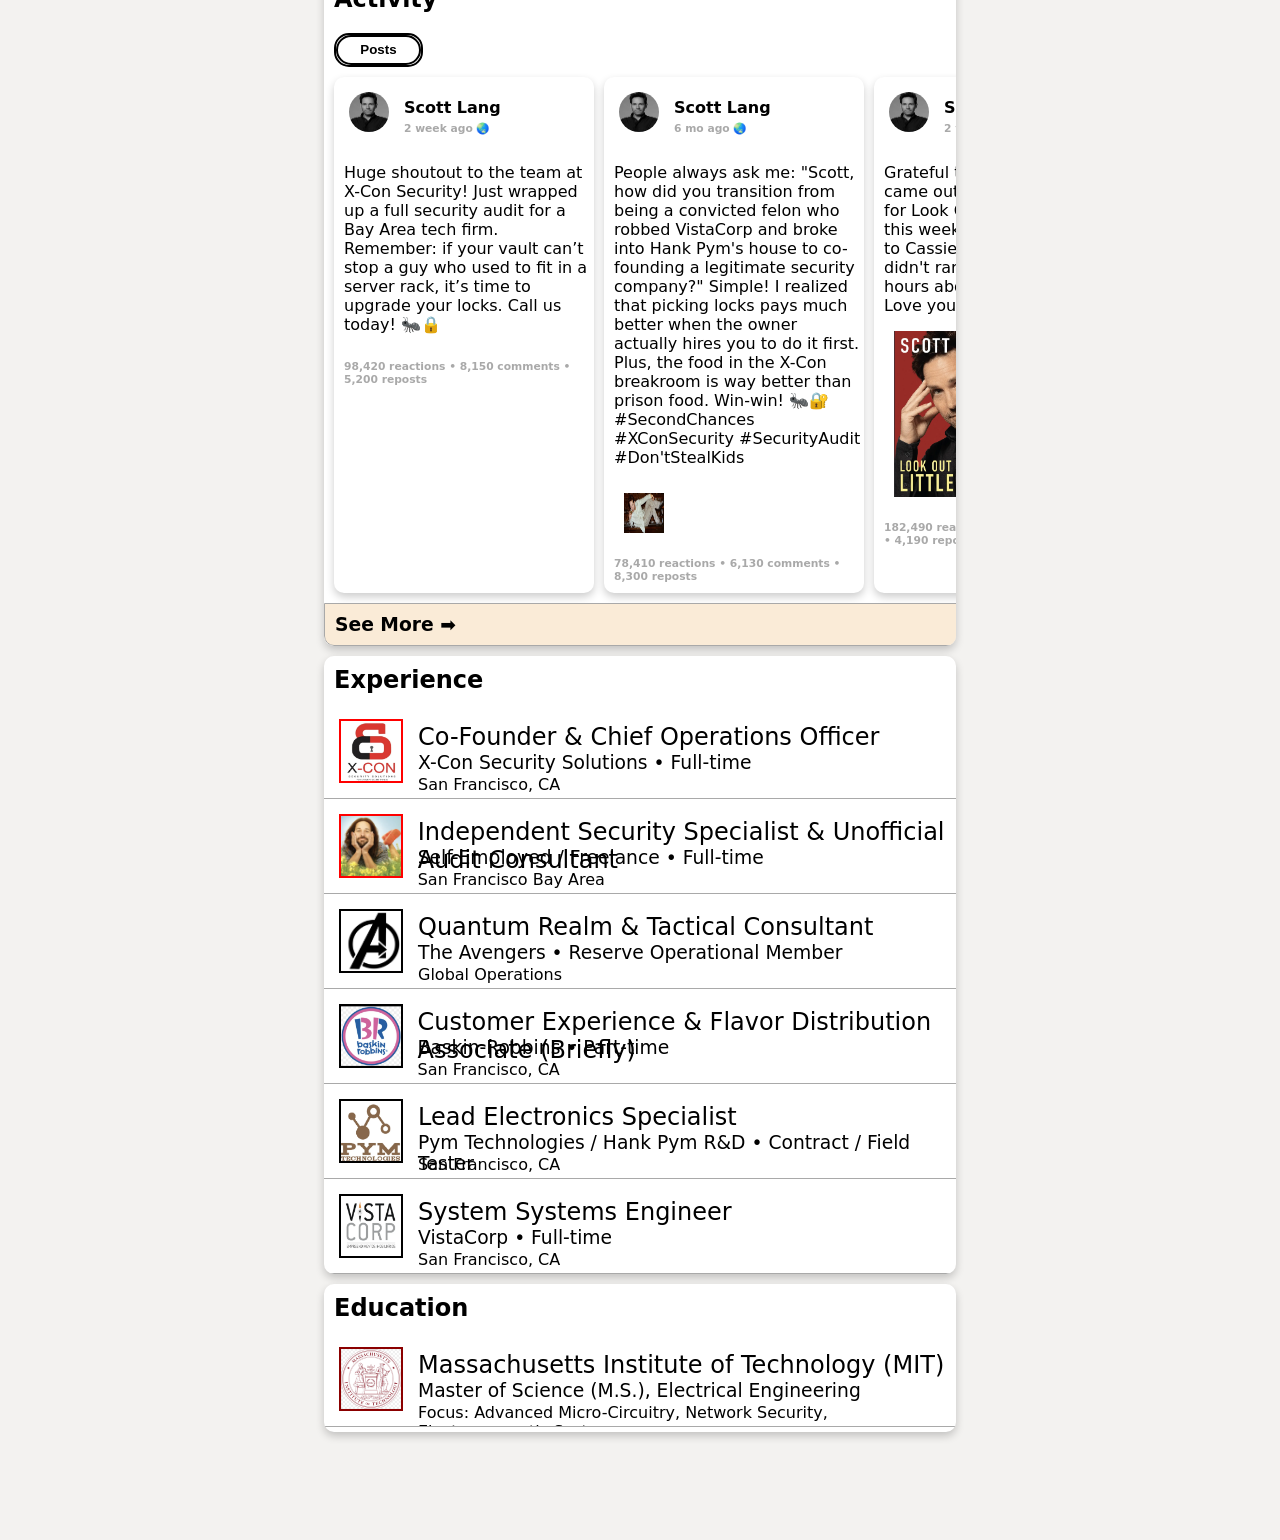
==== commit e54cfc96: "Rename card classes to 'cards' in antman.html" ====
--- a/antman.html
+++ b/antman.html
@@ -101,7 +101,7 @@
                 <button type="button" class="post">Posts</button>
             </div>
             <div class="postcard">
-                <div class="card 1">
+                <div class="cards 1">
                     <div class="title">
                         <img src="images/scott.webp" alt="pfp"
                             style="width: 40px; height: 40px; border-radius: 50%;">
@@ -124,7 +124,7 @@
                         <h6 style="margin: 10px;">98,420 reactions • 8,150 comments • 5,200 reposts</h6>
                     </div>
                 </div>
-                <div class="card 2">
+                <div class="cards 2">
                     <div class="title">
                         <img src="images/scott.webp" alt="pfp"
                             style="width: 40px; height: 40px; border-radius: 50%;">
@@ -151,7 +151,7 @@
                         <h6 style="margin: 10px;">78,410 reactions • 6,130 comments • 8,300 reposts</h6>
                     </div>
                 </div>
-                <div class="card 3">
+                <div class="cards 3">
                     <div class="title">
                         <img src="images/scott.webp" alt="pfp"
                             style="width: 40px; height: 40px; border-radius: 50%;">
@@ -291,6 +291,7 @@
                 </div>
             </div>
         </div>
+    </div>
 </body>
 
-</html>+</html>
--- a/stylepro.css
+++ b/stylepro.css
@@ -56,7 +56,7 @@
     background-color: #FFFFFF;
     flex-wrap: wrap;
     box-shadow: 0 4px 8px rgba(0, 0, 0, 0.2);
-
+    overflow: auto;
     margin-bottom: 10px;
     margin-top: 10px;
     width: 50%;
@@ -71,7 +71,7 @@
         border-radius: 10px;
         border: 1px solid #F3F2F0;
         margin-bottom: 0%;
-        overflow: scroll;
+        overflow: auto;
     }
 
     #pfpstark {
@@ -118,7 +118,7 @@
     background-color: #FFFFFF;
     flex-wrap: wrap;
     box-shadow: 0 4px 8px rgba(0, 0, 0, 0.2);
-    overflow: scroll;
+    overflow: auto;
     width: 50%;
     height: auto;
     border-radius: 10px;
@@ -130,7 +130,7 @@
     background-color: #FFFFFF;
     flex-wrap: wrap;
     box-shadow: 0 4px 8px rgba(0, 0, 0, 0.2);
-    overflow: scroll;
+    overflow: auto;
     margin-bottom: 10px;
     margin-top: 10px;
     width: 50%;
@@ -171,7 +171,7 @@
     background-color: #FFFFFF;
     flex-flow: column wrap;
     box-shadow: 0 4px 8px rgba(0, 0, 0, 0.2);
-    overflow: scroll;
+    overflow: auto;
     margin-bottom: 10px;
     margin-top: 10px;
     width: 50%;
@@ -188,7 +188,7 @@
         border: 2px solid black;
     }
 
-    .post :hover {
+    .post:hover {
         background-color: darkgreen;
         border: 4px solid yellowgreen;
         color: gold;
@@ -201,7 +201,7 @@
     justify-content: center;
 }
 
-.card {
+.cards {
     display: flex;
     flex-direction: column;
     background-color: #FFFFFF;
@@ -211,14 +211,14 @@
     width: 260px;
     border-radius: 10px;
     margin-bottom: 10px;
-    overflow: scroll;
+    overflow: auto;
 }
 
 .title {
     display: flex;
     flex-direction: row;
     border-radius: 20px;
-    box-shadow: 1px black;
+    
 }
 
 .experience {
@@ -227,7 +227,7 @@
     flex-direction: column;
     flex-wrap: wrap;
     box-shadow: 0 4px 8px rgba(0, 0, 0, 0.2);
-    overflow: scroll;
+    overflow: auto;
     width: 50%;
     height: auto;
     border-radius: 10px;
@@ -246,7 +246,7 @@
     flex-direction: column;
     flex-wrap: wrap;
     box-shadow: 0 4px 8px rgba(0, 0, 0, 0.2);
-    overflow: scroll;
+    overflow: auto;
     width: 50%;
     height: auto;
     border-radius: 10px;
@@ -261,3 +261,36 @@
     overflow: auto;
     margin-bottom: 5px;
 }
+
+@media screen and (max-width: 768px) {
+    .linked,
+    .about-section,
+    .Description,
+    .featured,
+    .Activity,
+    .experience,
+    .education {
+        width: 100%; 
+    }
+
+    .links,
+    .postcard {
+        flex-direction: column;
+        align-items: center;
+    }
+
+    .card {
+        width: 100%;
+        margin-left: 0;
+    }
+
+    .top-header {
+        flex-direction: column;
+        align-items: center;
+    }
+
+    .button-container {
+        margin-right: 0;
+        margin-top: 10px;
+    }
+}
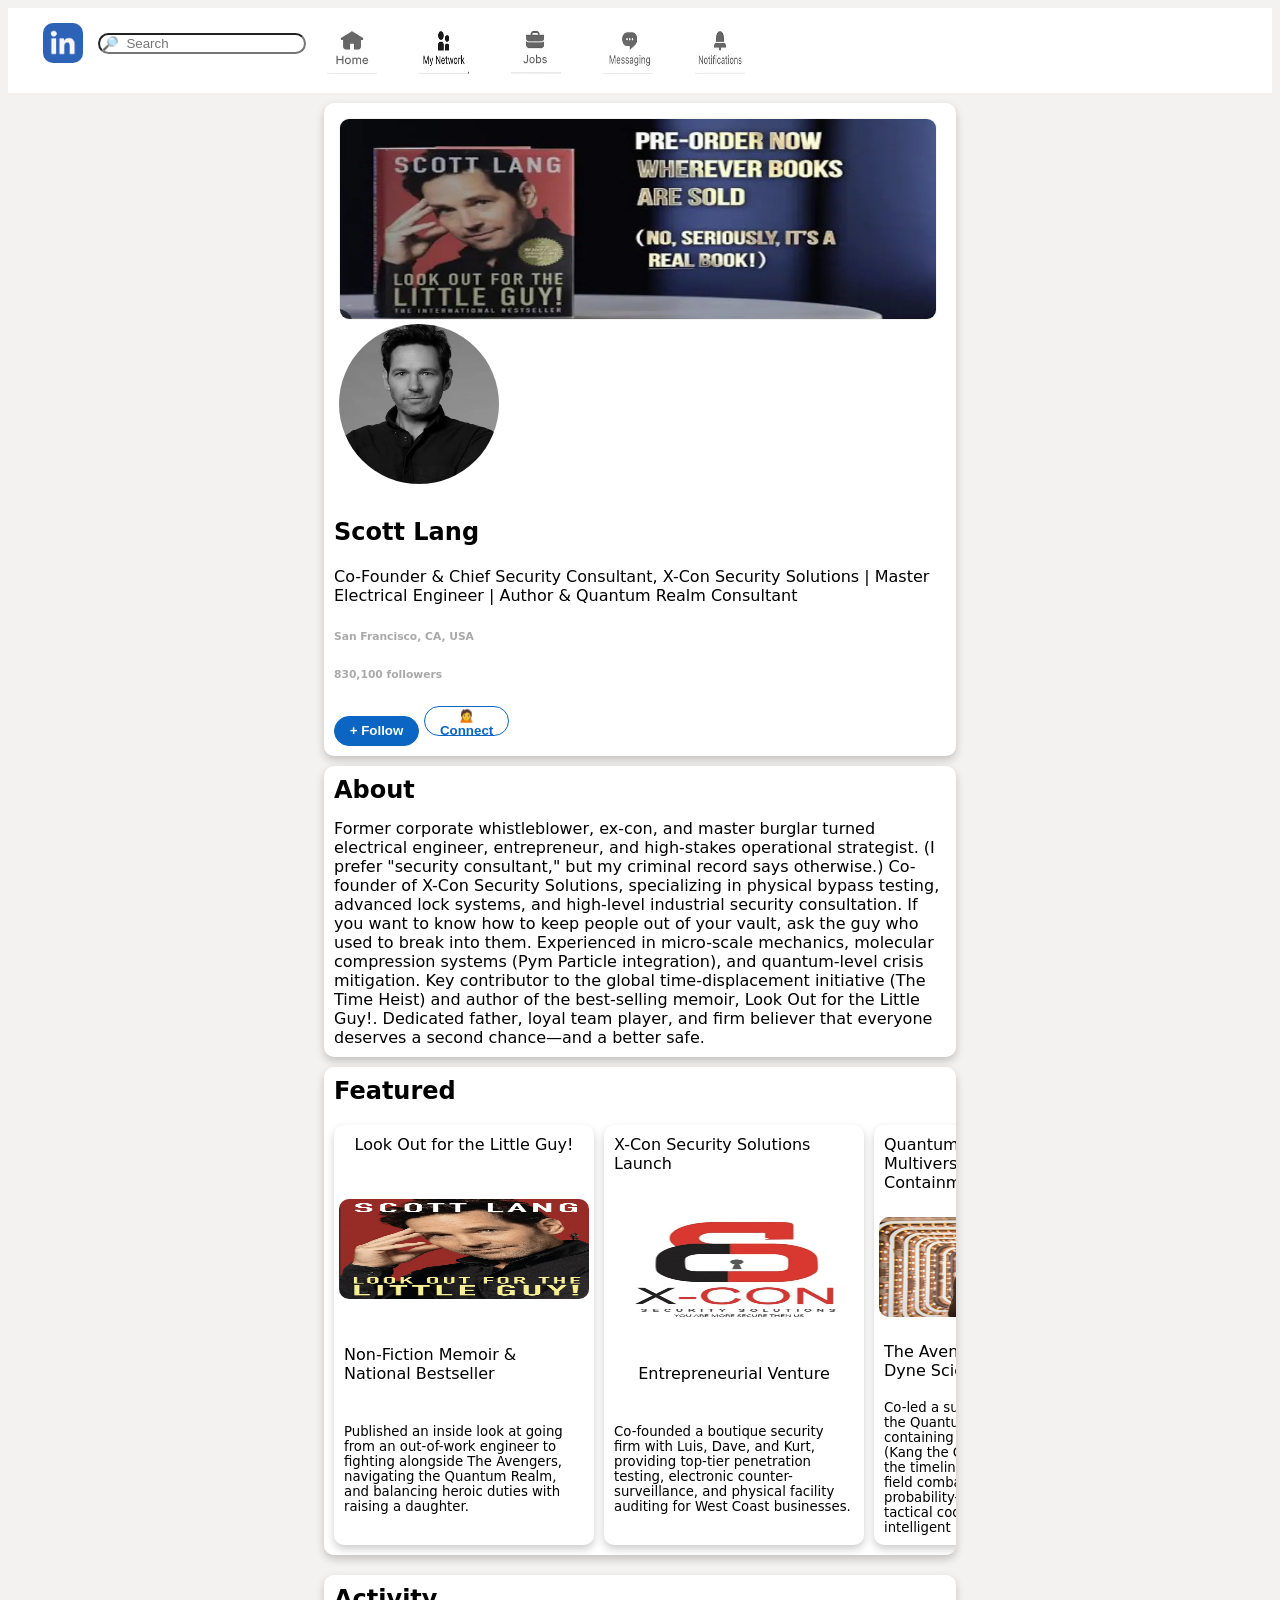
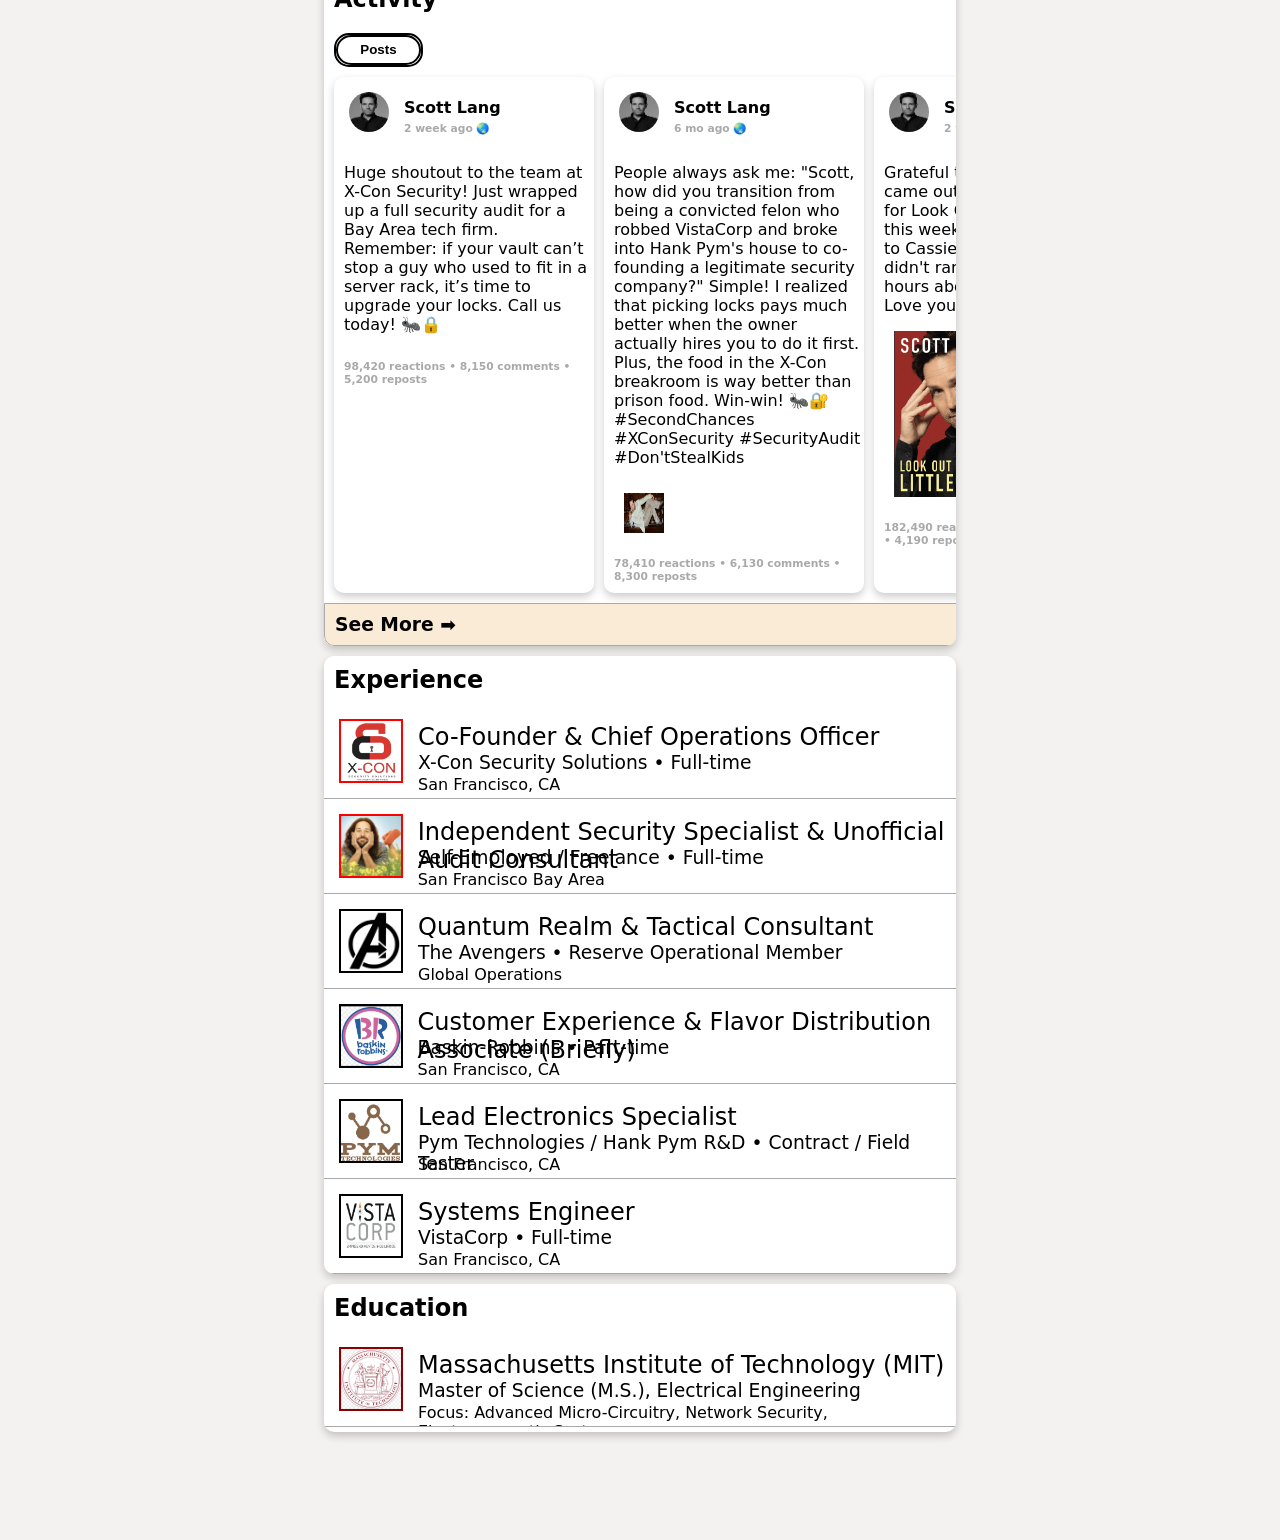
==== commit 6facac3a: "Refactor card and experiences div classes" ====
--- a/antman.html
+++ b/antman.html
@@ -61,7 +61,7 @@
         <div class="featured">
             <h2 style="margin: 10px; margin-bottom: 20px;">Featured</h2>
             <div class="links">
-                <div class="card 1">
+                <div class="card">
                     <h4 style="font-weight: 400; margin: 10px; margin-bottom: 10px;">Look Out for the Little Guy!</h4>
                     <img src="images/book.webp" alt="arcreactor">
                     <h4 style="font-weight: 500; margin: 10px; margin-bottom: 10px;">Non-Fiction Memoir & National
@@ -71,7 +71,7 @@
                         Avengers, navigating the Quantum Realm, and balancing heroic duties with raising a daughter.
                     </h5>
                 </div>
-                <div class="card 2">
+                <div class="card">
                     <h4 style="font-weight: 400; margin: 10px; margin-bottom: 10px;">X-Con Security Solutions Launch
                     </h4>
                     <img src="images/xcon.webp" alt="arcreactor">
@@ -81,7 +81,7 @@
                         testing, electronic counter-surveillance, and physical facility auditing for West Coast
                         businesses.</h5>
                 </div>
-                <div class="card 3">
+                <div class="card">
                     <h4 style="font-weight: 400; margin: 10px; margin-bottom: 10px;">Quantum Realm & Multiversal Threat
                         Containment</h4>
                     <img src="images/multiverse.webp" alt="arcreactor">
@@ -101,7 +101,7 @@
                 <button type="button" class="post">Posts</button>
             </div>
             <div class="postcard">
-                <div class="cards 1">
+                <div class="cards">
                     <div class="title">
                         <img src="images/scott.webp" alt="pfp"
                             style="width: 40px; height: 40px; border-radius: 50%;">
@@ -124,7 +124,7 @@
                         <h6 style="margin: 10px;">98,420 reactions • 8,150 comments • 5,200 reposts</h6>
                     </div>
                 </div>
-                <div class="cards 2">
+                <div class="cards">
                     <div class="title">
                         <img src="images/scott.webp" alt="pfp"
                             style="width: 40px; height: 40px; border-radius: 50%;">
@@ -145,13 +145,13 @@
 
                             Plus, the food in the X-Con breakroom is way better than prison food. Win-win! 🐜🔐
                             #SecondChances #XConSecurity #SecurityAudit #Don'tStealKids</p>
-                        <img src="images/act1sct.webp" alt="arcmake" style="margin: 10px;">
+                        <img src="images/act1sct.webp" alt="arcmake" style="font-weight: 400; margin: 10px; margin-bottom: 10px;">
                     </div>
                     <div style="display: flex;flex-direction: row;">
                         <h6 style="margin: 10px;">78,410 reactions • 6,130 comments • 8,300 reposts</h6>
                     </div>
                 </div>
-                <div class="cards 3">
+                <div class="cards">
                     <div class="title">
                         <img src="images/scott.webp" alt="pfp"
                             style="width: 40px; height: 40px; border-radius: 50%;">
@@ -183,7 +183,7 @@
         </div>
         <div class="experience">
             <h2 style="margin: 10px;">Experience</h2>
-            <div class="experiences 1">
+            <div class="experiences">
                 <img src="images/xcon.webp" alt="avng" style="border: 2px solid red; height: 60px;width: 60px;">
                 <div style="display: flex;flex-direction: column;height: 60px;">
                     <div style="height: 30px;">
@@ -197,7 +197,7 @@
                     </div>
                 </div>
             </div>
-            <div class="experiences 3">
+            <div class="experiences">
                 <img src="images/homeless.webp" alt="avng" style="border: 2px solid red; height: 60px;width: 60px;">
                 <div style="display: flex;flex-direction: column;height: 60px;">
                     <div style="height: 30px;">
@@ -211,7 +211,7 @@
                     </div>
                 </div>
             </div>
-            <div class="experiences 2">
+            <div class="experiences">
                 <img src="images/avng.webp" alt="avng" style="border: 2px solid black; height: 60px;width: 60px;">
                 <div style="display: flex;flex-direction: column;height: 60px;">
                     <div style="height: 30px;">
@@ -226,7 +226,7 @@
                     </div>
                 </div>
             </div>
-            <div class="experiences 4">
+            <div class="experiences">
                 <img src="images/br.webp" alt="avng" style="border: 2px solid black; height: 60px;width: 60px;">
                 <div style="display: flex;flex-direction: column;height: 60px;">
                     <div style="height: 30px;">
@@ -241,7 +241,7 @@
                     </div>
                 </div>
             </div>
-            <div class="experiences 5">
+            <div class="experiences">
                 <img src="images/PYM.webp" alt="avng" style="border: 2px solid black; height: 60px;width: 60px;">
                 <div style="display: flex;flex-direction: column;height: 60px;">
                     <div style="height: 30px;">
@@ -256,11 +256,11 @@
                     </div>
                 </div>
             </div>
-            <div class="experiences 6">
+            <div class="experiences">
                 <img src="images/vistacorp.webp" alt="avng" style="border: 2px solid black; height: 60px;width: 60px;">
                 <div style="display: flex;flex-direction: column;height: 60px;">
                     <div style="height: 30px;">
-                        <h2 style="font-weight: 500;">System Systems Engineer</h2>
+                        <h2 style="font-weight: 500;">Systems Engineer</h2>
                     </div>
                     <div style="height: 20px;">
                         <h3 style="font-weight: 400;">
@@ -293,5 +293,4 @@
         </div>
     </div>
 </body>
-
 </html>
--- a/stylepro.css
+++ b/stylepro.css
@@ -293,4 +293,8 @@
         margin-right: 0;
         margin-top: 10px;
     }
-}
+    .experiences h3{
+        flex-wrap: nowrap;
+        overflow: auto;
+    }
+}
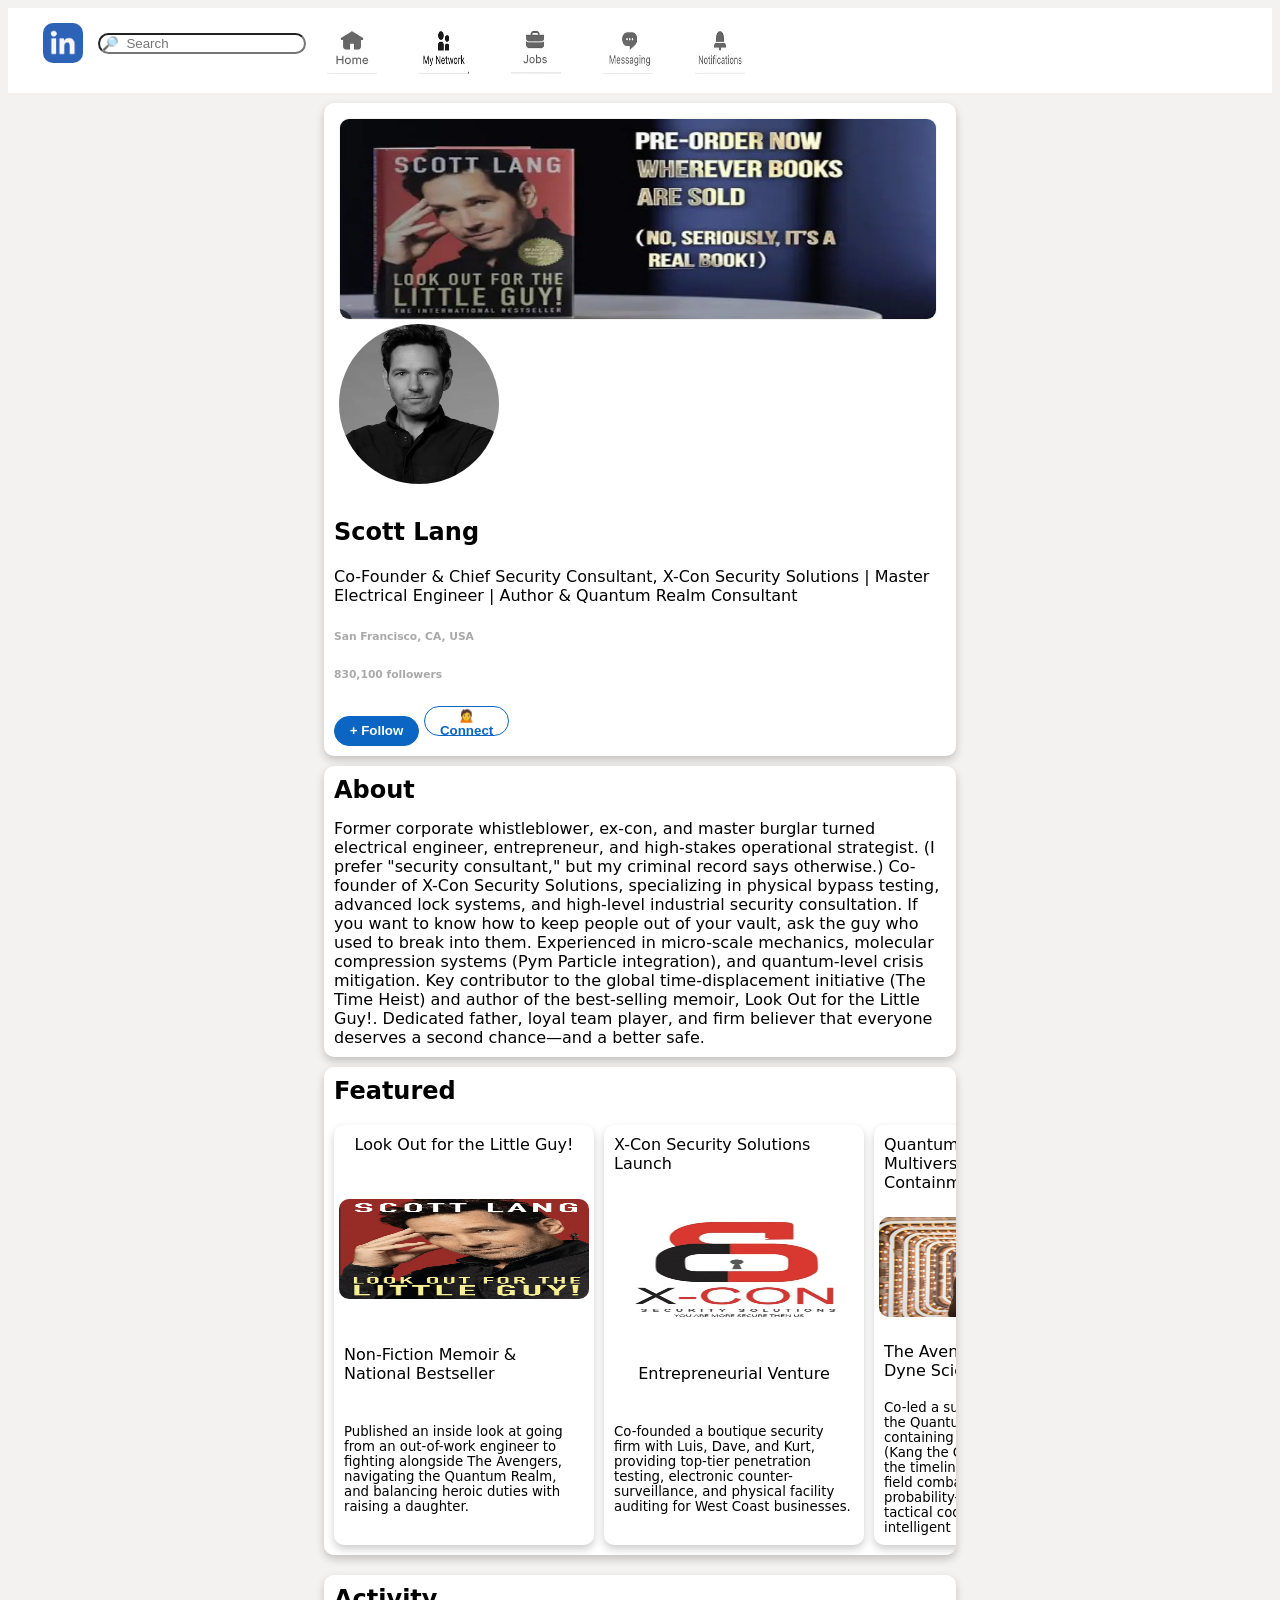
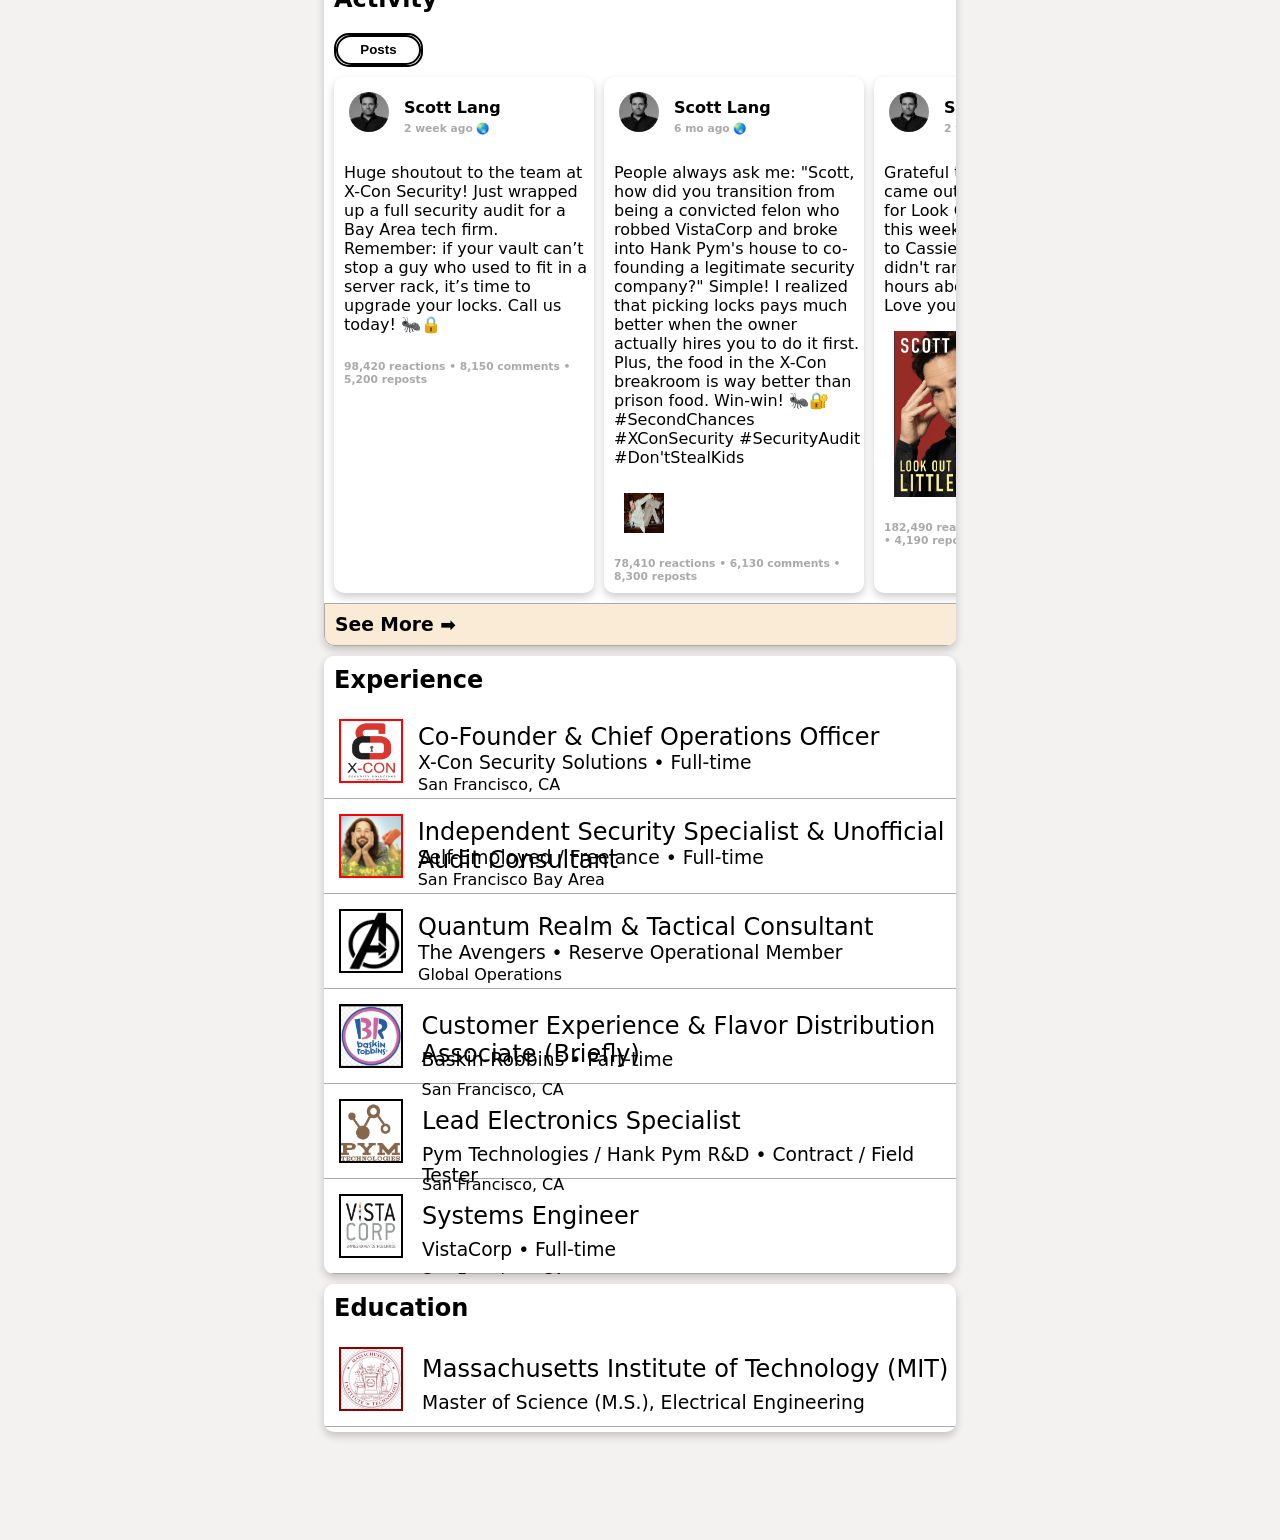
==== commit 543cf8d3: "Update antman.html" ====
--- a/antman.html
+++ b/antman.html
@@ -229,14 +229,14 @@
             <div class="experiences">
                 <img src="images/br.webp" alt="avng" style="border: 2px solid black; height: 60px;width: 60px;">
                 <div style="display: flex;flex-direction: column;height: 60px;">
-                    <div style="height: 30px;">
+                    <div class="mainhed">
                         <h2 style="font-weight: 500;">Customer Experience & Flavor Distribution Associate (Briefly)</h2>
                     </div>
-                    <div style="height: 20px;">
+                    <div class="subhed">
                         <h3 style="font-weight: 400;">
                             Baskin-Robbins • Part-time</h3>
                     </div>
-                    <div style="height: 10px;">
+                    <div class="descp">
                         <h4 style="font-weight: 300;">San Francisco, CA</h4>
                     </div>
                 </div>
@@ -244,14 +244,14 @@
             <div class="experiences">
                 <img src="images/PYM.webp" alt="avng" style="border: 2px solid black; height: 60px;width: 60px;">
                 <div style="display: flex;flex-direction: column;height: 60px;">
-                    <div style="height: 30px;">
+                    <div class="mainhed">
                         <h2 style="font-weight: 500;">Lead Electronics Specialist</h2>
                     </div>
-                    <div style="height: 20px;">
+                    <div class="subhed">
                         <h3 style="font-weight: 400;">
                             Pym Technologies / Hank Pym R&D • Contract / Field Tester</h3>
                     </div>
-                    <div style="height: 10px;">
+                    <div class="descp">
                         <h4 style="font-weight: 300;">San Francisco, CA</h4>
                     </div>
                 </div>
@@ -259,14 +259,14 @@
             <div class="experiences">
                 <img src="images/vistacorp.webp" alt="avng" style="border: 2px solid black; height: 60px;width: 60px;">
                 <div style="display: flex;flex-direction: column;height: 60px;">
-                    <div style="height: 30px;">
+                    <div class="mainhed">
                         <h2 style="font-weight: 500;">Systems Engineer</h2>
                     </div>
-                    <div style="height: 20px;">
+                    <div class="subhed">
                         <h3 style="font-weight: 400;">
                             VistaCorp • Full-time</h3>
                     </div>
-                    <div style="height: 10px;">
+                    <div class="descp">
                         <h4 style="font-weight: 300;">San Francisco, CA</h4>
                     </div>
                 </div>
@@ -277,14 +277,14 @@
             <div class="educate 1">
                 <img src="images/mit.webp" alt="avng" style="border: 2px solid darkred; height: 60px;width: 60px;">
                 <div style="display: flex;flex-direction: column;height: 60px;">
-                    <div style="height: 30px;">
+                    <div class="mainhed">
                         <h2 style="font-weight: 500;">Massachusetts Institute of Technology (MIT)</h2>
                     </div>
-                    <div style="height: 20px;">
+                    <div class="subhed">
                         <h3 style="font-weight: 400;">Master of Science (M.S.), Electrical Engineering
                         </h3>
                     </div>
-                    <div style="height: 10px;">
+                    <div class="descp">
                         <h4 style="font-weight: 300;">Focus: Advanced Micro-Circuitry, Network Security, Electromagnetic
                             Systems</h4>
                     </div>
--- a/stylepro.css
+++ b/stylepro.css
@@ -261,7 +261,18 @@
     overflow: auto;
     margin-bottom: 5px;
 }
-
+.mainhed {
+    height: 30px;
+    padding: 4px;
+}
+.subhed {
+    height: 20px;
+    padding: 4px;
+}
+.descp {
+    height: 10px;
+    padding: 4px;
+}
 @media screen and (max-width: 768px) {
     .linked,
     .about-section,
@@ -293,8 +304,16 @@
         margin-right: 0;
         margin-top: 10px;
     }
-    .experiences h3{
-        flex-wrap: nowrap;
-        overflow: auto;
-    }
-}
+    .mainhed {
+    height: 12px;
+    font-size: 10px;
+    }
+    .subhed {
+    height: 10px;
+    font-size: 8px;
+    }
+    .descp {
+    height: 8px;
+    font-size: 6px;
+    }
+}
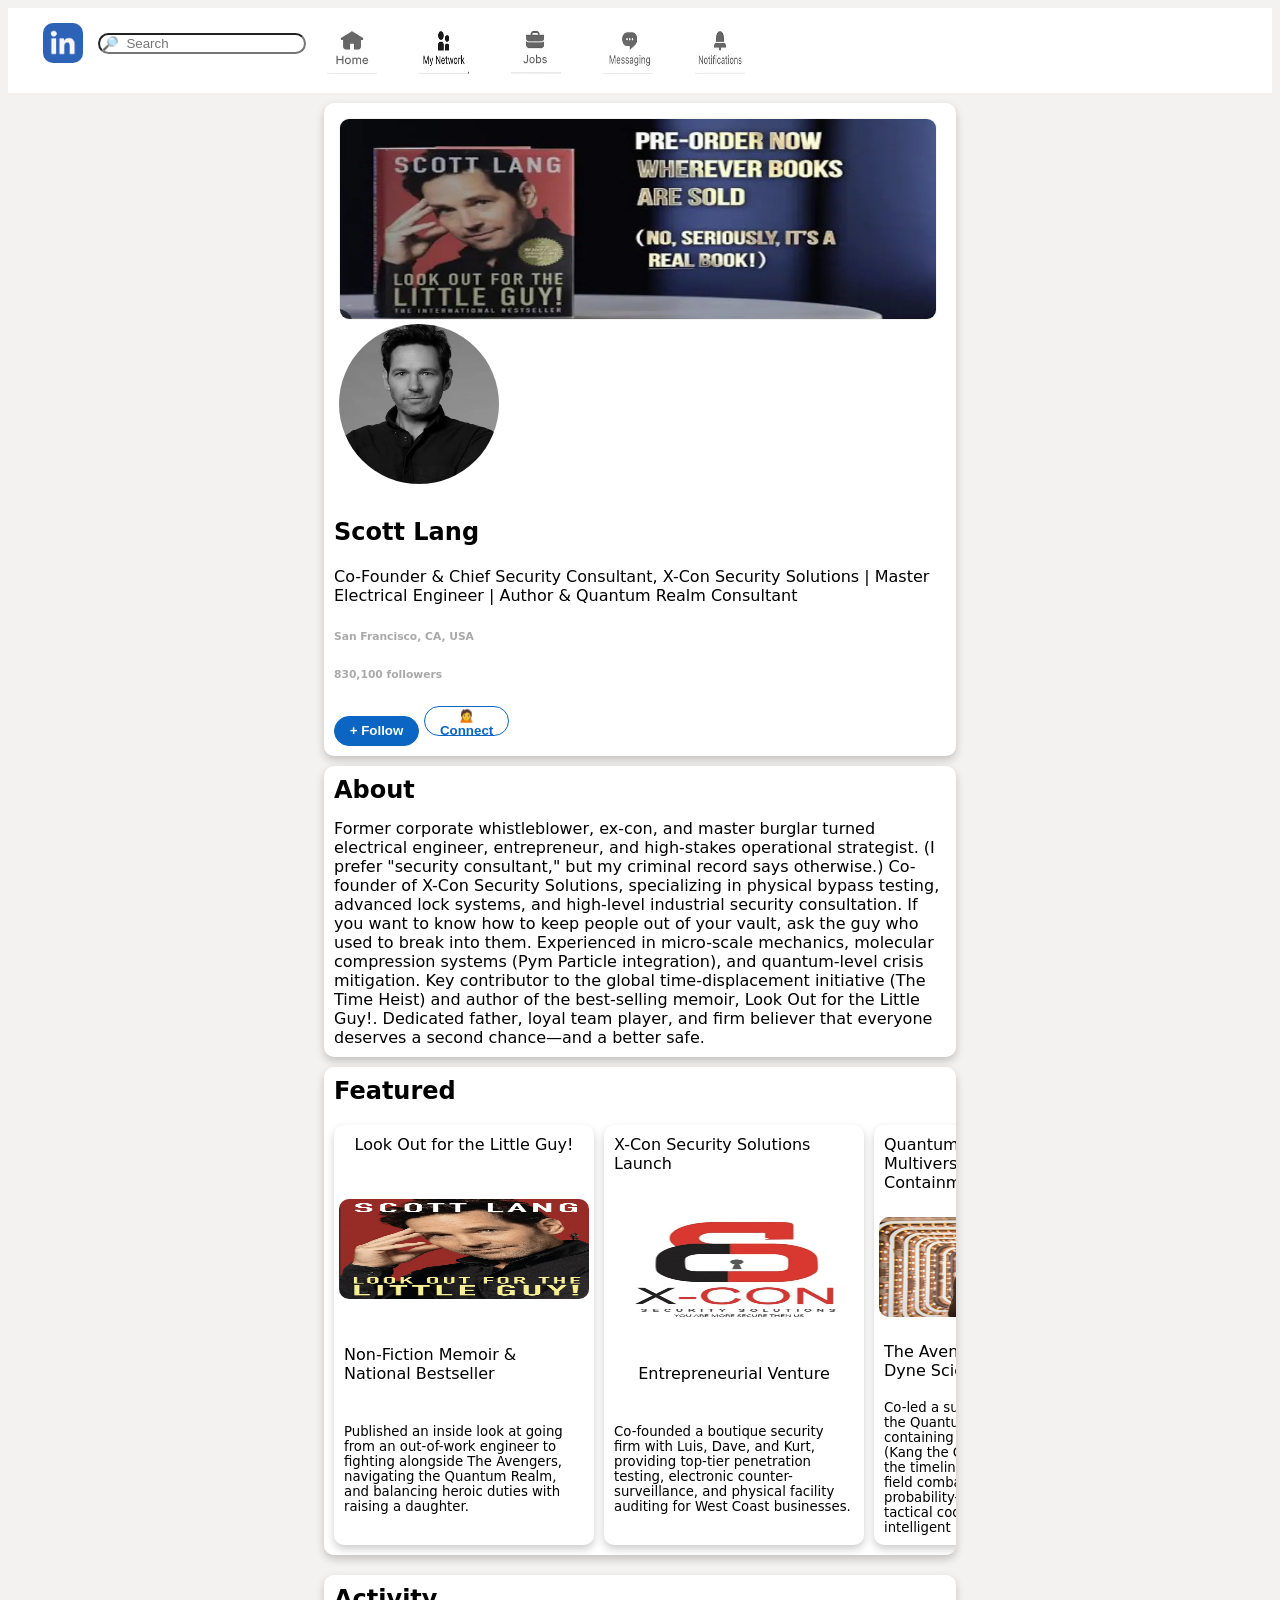
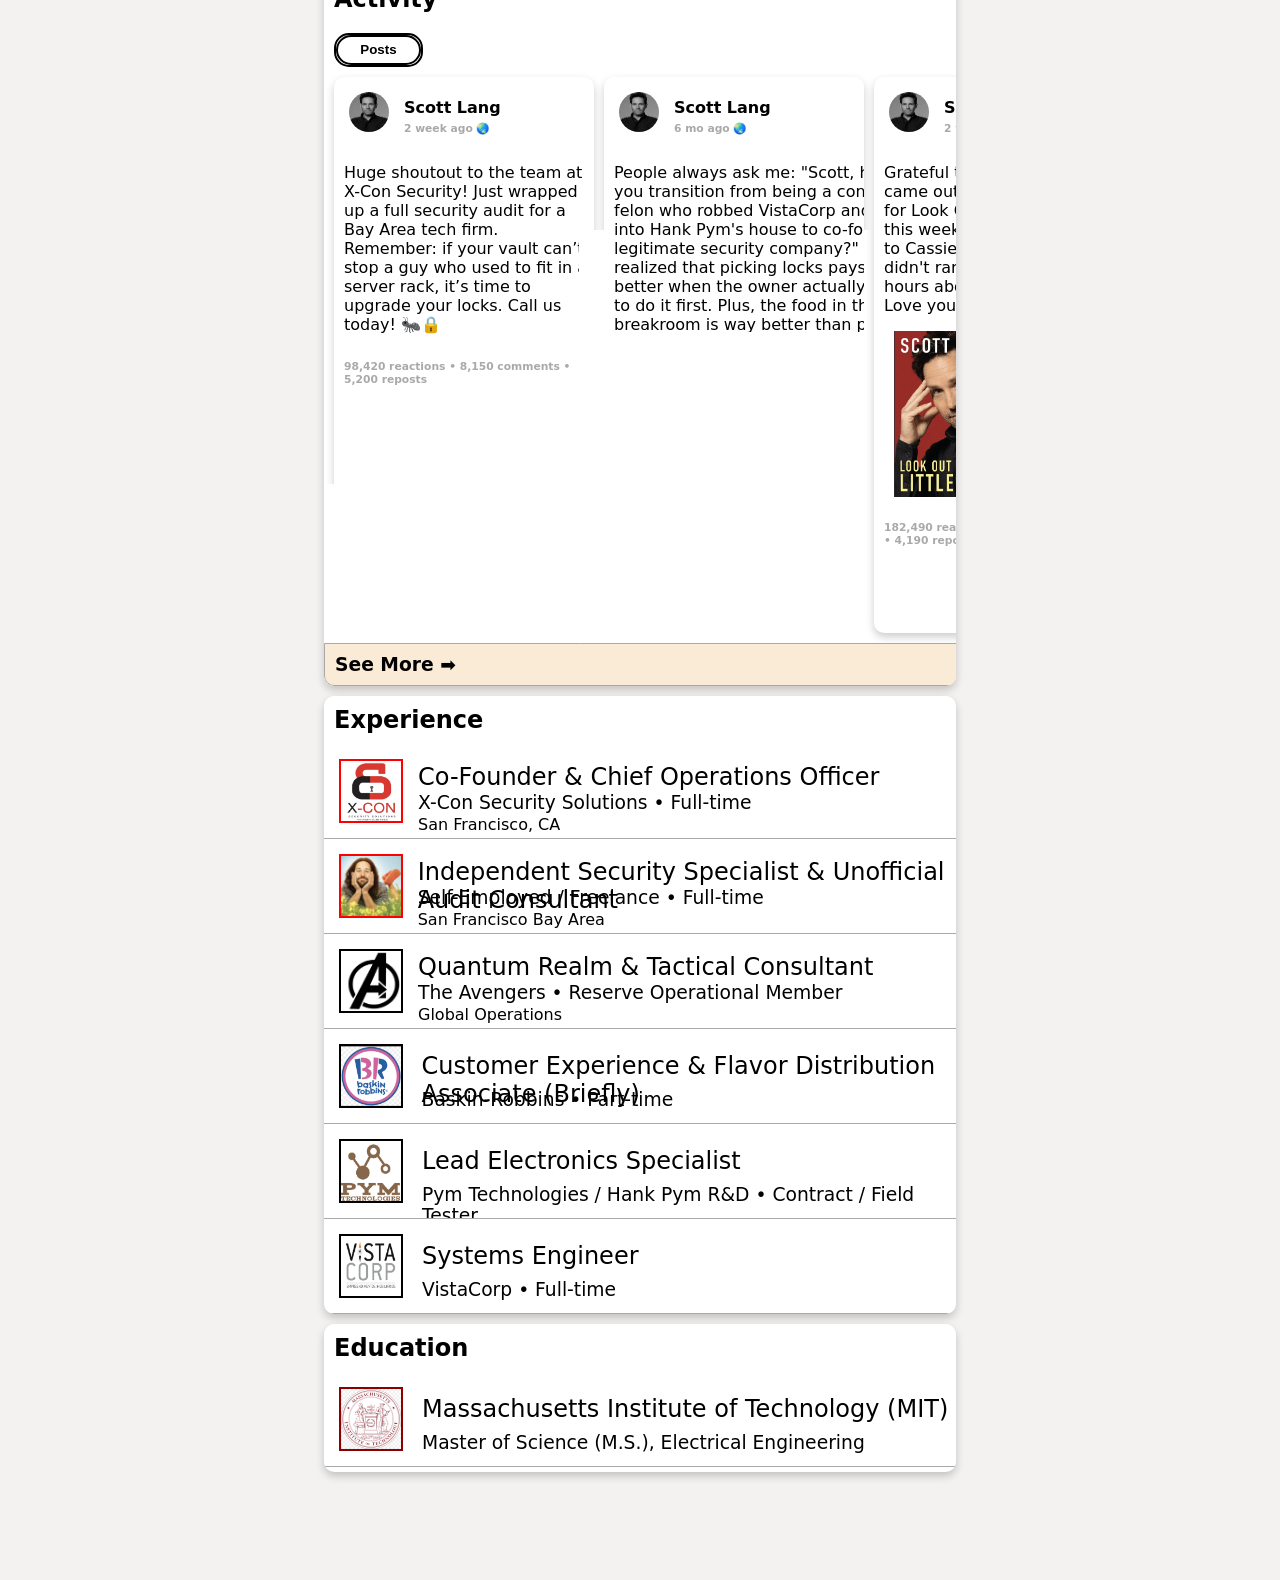
==== commit 3d9edb22: "Adjust image styling in antman.html" ====
--- a/antman.html
+++ b/antman.html
@@ -145,7 +145,7 @@
 
                             Plus, the food in the X-Con breakroom is way better than prison food. Win-win! 🐜🔐
                             #SecondChances #XConSecurity #SecurityAudit #Don'tStealKids</p>
-                        <img src="images/act1sct.webp" alt="arcmake" style="font-weight: 400; margin: 10px; margin-bottom: 10px;">
+                        <img src="images/act1sct.webp" alt="arcmake" style=" margin: 10px; margin-top: 0px;height: 166px; width: auto;">
                     </div>
                     <div style="display: flex;flex-direction: row;">
                         <h6 style="margin: 10px;">78,410 reactions • 6,130 comments • 8,300 reposts</h6>
--- a/stylepro.css
+++ b/stylepro.css
@@ -16,6 +16,7 @@
     background-color: #FFFFFF;
     width: 100%;
     height: auto;
+    overflow: auto;
 }
 
 .logo-container {
@@ -237,7 +238,7 @@
     display: flex;
     flex-direction: row;
     border-bottom: 1px solid darkgrey;
-    
+    overflow: auto;
 }
 
 .education {
